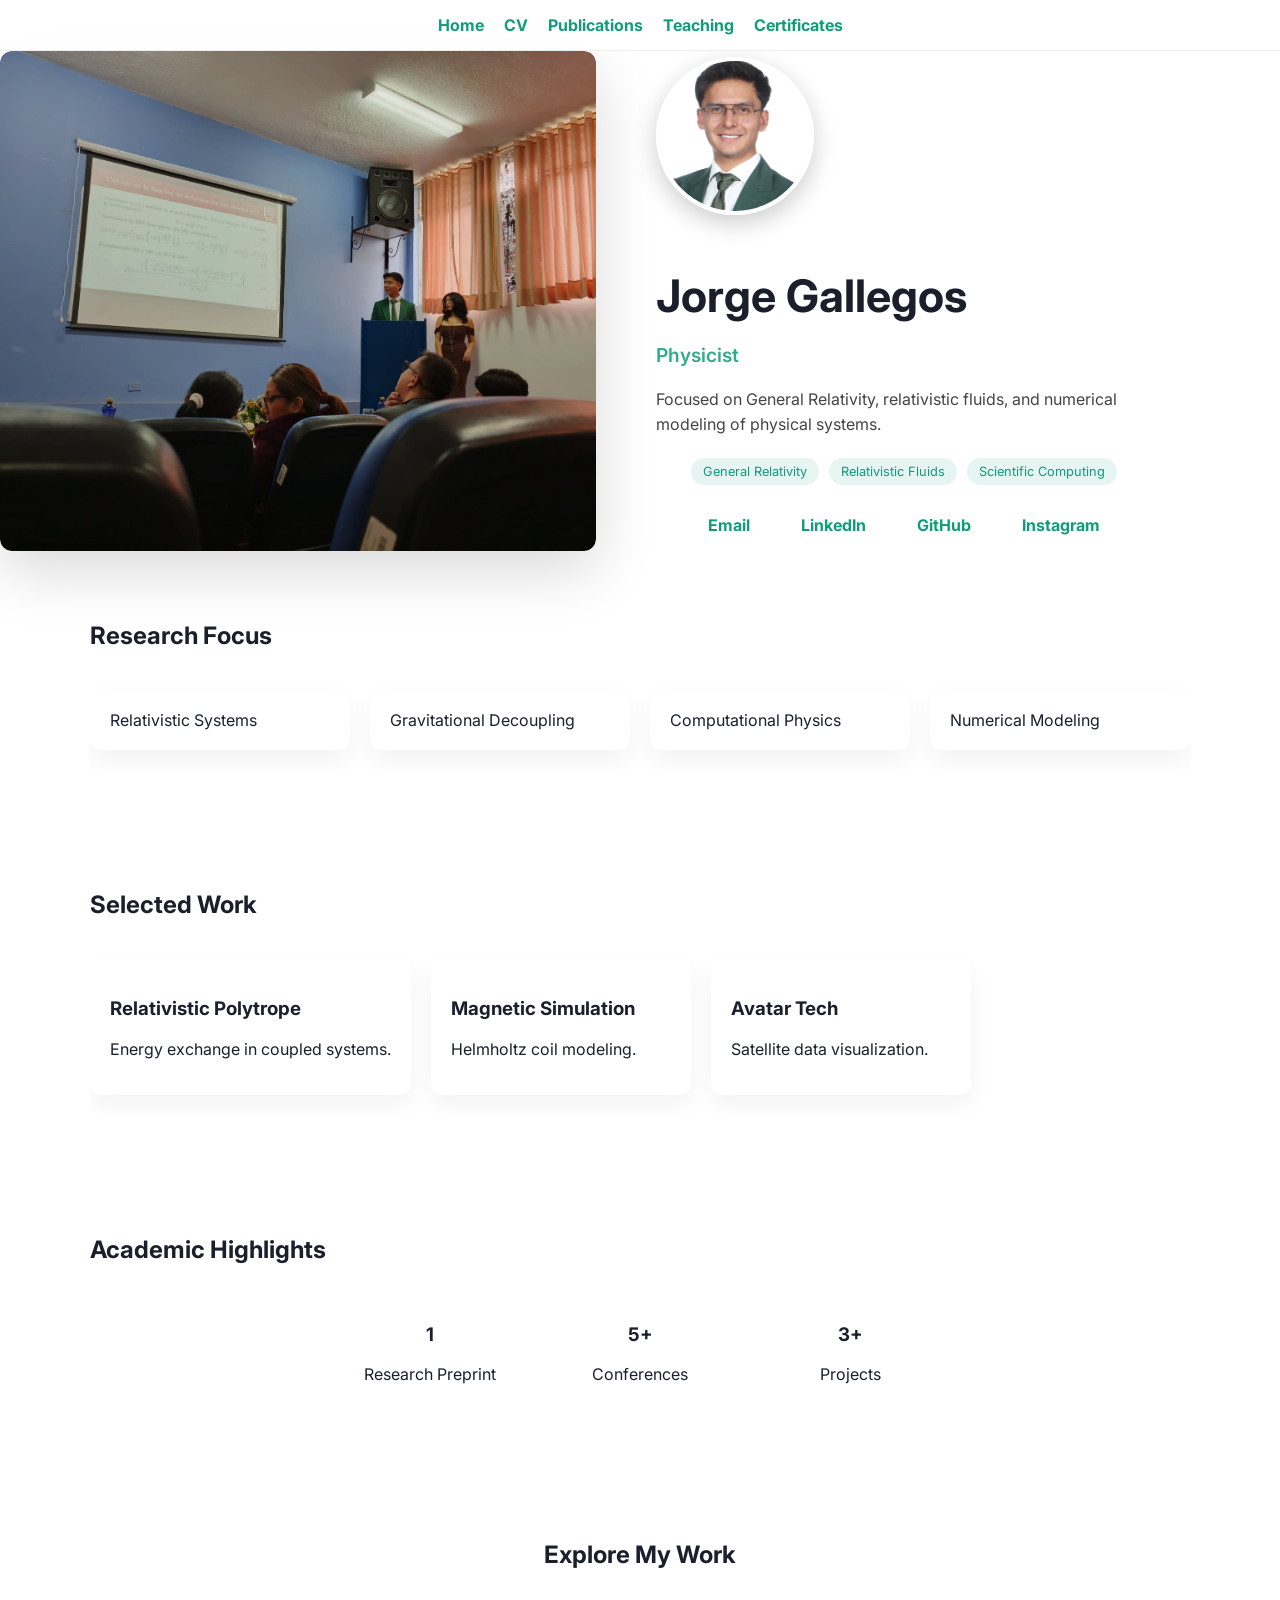
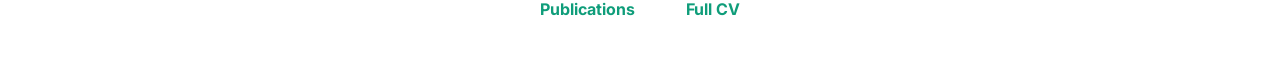
==== index.html @ de245046 "Update hero section: simplify subtitle and enhance social buttons with direct links" ====
<!DOCTYPE html>
<html lang="en">
<head>
<meta charset="UTF-8">
<meta name="viewport" content="width=device-width, initial-scale=1.0">
<title>Jorge Gallegos | Physicist</title>

<link rel="stylesheet" href="style.css">
<link href="https://fonts.googleapis.com/css2?family=Inter:wght@300;400;600&display=swap" rel="stylesheet">
</head>

<body>

<!-- NAV -->
<nav>
<a href="index.html">Home</a>
<a href="cv.html">CV</a>
<a href="publications.html">Publications</a>
<a href="teaching.html">Teaching</a>
<a href="certificates.html">Certificates</a>
</nav>

<!-- HERO LIMPIO -->
<div class="hero-container">

    <!-- LEFT: IMAGE CAROUSEL -->
    <div class="hero-image">

        <img src="images/portada/IMG-20250508-WA0025.jpg" class="slide active">
        <img src="images/portada/IMG-20250522-WA0117.jpg" class="slide">
        <img src="images/portada/IMG-20251015-WA0043.jpg" class="slide">
        <img src="images/portada/IMG-20251017-WA0080.jpg" class="slide">
        <img src="images/portada/IMG20241025115255.jpg" class="slide">
        <img src="images/portada/IMG-20260425-WA0057.jpg" class="slide">
        <img src="images/portada/IMG20241023152222.jpg" class="slide">
        <img src="images/portada/IMG20241025115255.jpg" class="slide">
        <img src="images/portada/Video - Google Fotos - Google Chrome 27_04_2026 22_29_37" class="slide">

    </div>

    <!-- RIGHT: INFO -->
    <div class="hero-info">
        <img src="images/C_9999.jpg" class="profile-pic">

        <h1>Jorge Gallegos</h1>

        <p class="subtitle">
        Physicist
        </p>

        <p class="hero-description">
        Focused on General Relativity, relativistic fluids, and numerical modeling of physical systems.
        </p>

        <div class="hero-badges">
            <span>General Relativity</span>
            <span>Relativistic Fluids</span>
            <span>Scientific Computing</span>
        </div>

        <div class="social-buttons">
            <a class="button" href="mailto:gallegosjf2002@gmail.com">Email</a>
            <a class="button" href="https://www.linkedin.com/in/jorge-gallegos-4514b1245/" target="_blank">LinkedIn</a>
            <a class="button" href="https://github.com/gallegosjf2002" target="_blank">GitHub</a>
            <a class="button ghost" href="https://www.instagram.com/___j.gallegos___?igsh=MTJodHNqYjBzcDQ3dA==" target="_blank">Instagram</a>
        </div>
    </div>

</div>

<!-- RESEARCH STRIP (horizontal + animado) -->
<section>

<h2>Research Focus</h2>

<div class="horizontal-scroll">

<div class="mini-card left">Relativistic Systems</div>
<div class="mini-card">Gravitational Decoupling</div>
<div class="mini-card left">Computational Physics</div>
<div class="mini-card">Numerical Modeling</div>

</div>

</section>

<!-- WORK STRIP -->
<section>
<h2>Selected Work</h2>

<div class="horizontal-scroll">

<div class="mini-card right">
<h3>Relativistic Polytrope</h3>
<p>Energy exchange in coupled systems.</p>
</div>

<div class="mini-card left">
<h3>Magnetic Simulation</h3>
<p>Helmholtz coil modeling.</p>
</div>

<div class="mini-card right">
<h3>Avatar Tech</h3>
<p>Satellite data visualization.</p>
</div>

</div>
</section>

<!-- METRICS -->
<section>
<h2>Academic Highlights</h2>

<div class="metrics">

<div class="metric-card fade">
<h3>1</h3>
<p>Research Preprint</p>
</div>

<div class="metric-card fade">
<h3>5+</h3>
<p>Conferences</p>
</div>

<div class="metric-card fade">
<h3>3+</h3>
<p>Projects</p>
</div>

</div>
</section>

<!-- CTA -->
<section class="cta">
<h2>Explore My Work</h2>

<div class="social-buttons">
<a class="button" href="publications.html">Publications</a>
<a class="button" href="cv.html">Full CV</a>
</div>
</section>

<!-- SCRIPT -->
<script>
document.addEventListener("DOMContentLoaded", () => {

    const elements = document.querySelectorAll('.left, .right, .fade');

    const observer = new IntersectionObserver(entries => {
        entries.forEach(entry => {
            if(entry.isIntersecting){
                entry.target.classList.add("show");
            }
        });
    });

    elements.forEach(el => observer.observe(el));
});
</script>

<script>
const cards = document.querySelectorAll(".mini-card");

const observer = new IntersectionObserver(entries => {
    entries.forEach(entry => {
        if(entry.isIntersecting){
            entry.target.classList.add("show");
        }
    });
});

cards.forEach(c => observer.observe(c));
</script>

<script>
const slides = document.querySelectorAll(".slide");
let current = 0;

function changeSlide(){
    slides[current].classList.remove("active");

    current = (current + 1) % slides.length;

    slides[current].classList.add("active");
}

// cambia cada 4 segundos
setInterval(changeSlide, 4000);
</script>

</body>
</html>
---- style.css ----
/* ===== BASE ===== */
html {
    scroll-behavior: smooth;
}

body{
    font-family: 'Inter', 'Segoe UI', sans-serif;
    margin: 0;
    background: white;
    color: #1a1f2b;
}

/* ===== NAVBAR ===== */
nav{
    display:flex;
    justify-content:center;
    gap:20px;
    padding:15px;
    border-bottom:1px solid #eee;
    position: sticky;
    top: 0;
    background: rgba(255,255,255,0.8);
    backdrop-filter: blur(10px);
    z-index: 1000;
}

nav a{
    color:#0f9d7a;
    text-decoration:none;
    font-weight:bold;
    position: relative;
    transition: 0.3s;
}

nav a::after{
    content:"";
    position:absolute;
    left:0;
    bottom:-3px;
    width:0%;
    height:2px;
    background:#0f9d7a;
    transition:0.3s;
}

nav a:hover::after{
    width:100%;
}

/* ===== SECTIONS ===== */
section{
    max-width:1100px;
    margin:auto;
    padding:50px 20px;
}

/* ===== ANIMATIONS ===== */
@keyframes fadeUp {
    from { opacity: 0; transform: translateY(40px); }
    to { opacity: 1; transform: translateY(0); }
}

/* ===================================== */
/* 🔥 HERO GLOBAL */
/* ===================================== */

.hero {
    position: relative;
    height: 90vh;
    display: flex;
    align-items: center;
    justify-content: center;
    overflow: hidden;
}

/* ===== SLIDER (ACTIVO) ===== */
.hero-slider {
    position: absolute;
    width: 100%;
    height: 100%;
    z-index: 0;
}

.hero-slider img {
    position: absolute;
    width: 100%;
    height: 100%;
    object-fit: cover;
    opacity: 0;
    animation: slideShow 18s infinite;
}

/* delays */
.hero-slider img:nth-child(1){ animation-delay: 0s; }
.hero-slider img:nth-child(2){ animation-delay: 6s; }
.hero-slider img:nth-child(3){ animation-delay: 12s; }

@keyframes slideShow {
    0% { opacity: 0; transform: scale(1.05); }
    10% { opacity: 1; }
    30% { opacity: 1; transform: scale(1); }
    40% { opacity: 0; }
    100% { opacity: 0; }
}

/* ===== MOSAIC (OPCIONAL, NO INTERFIERE) ===== */
.hero-bg {
    display: none; /* 🔥 evita conflicto con slider */
}

/* ===== OVERLAY PROFESIONAL ===== */
.hero-overlay {
    position: absolute;
    width: 100%;
    height: 100%;
    background: linear-gradient(
        rgba(255,255,255,0.88),
        rgba(255,255,255,0.96)
    );
    z-index: 1;
}

/* ===== CONTENT ===== */
.hero-content {
    position: relative;
    z-index: 2;
    text-align: center;
    max-width: 700px;
    animation: fadeUp 1s ease;
}

/* ===== TEXTOS ===== */
.hero h1 {
    margin: 10px 0;
    font-size: 2.6em;
}

.subtitle {
    font-size: 1.2em;
    opacity: 0.85;
    margin-bottom: 20px;
}

.hero-description {
    line-height: 1.6;
    color: #444;
}

/* ===== BADGES ===== */
.hero-badges {
    margin: 20px 0;
    display: flex;
    justify-content: center;
    gap: 10px;
    flex-wrap: wrap;
}

.hero-badges span {
    background: rgba(15,157,122,0.1);
    color: #0f9d7a;
    padding: 6px 12px;
    border-radius: 20px;
    font-size: 0.85em;
}

/* ===== PROFILE ===== */
.profile-pic {
    width: 150px;
    height: 150px;
    border-radius: 50%;
    object-fit: cover;
    border: 4px solid white;
    box-shadow: 0 8px 25px rgba(0,0,0,0.2);
    margin-bottom: 20px;
    transition: 0.4s;
}

.profile-pic:hover {
    transform: scale(1.05);
}

/* ===== BUTTONS ===== */
.social-buttons {
    display: flex;
    justify-content: center;
    gap: 15px;
    flex-wrap: wrap;
}

.button {
    padding: 10px 18px;
    background: white;
    color: #0f9d7a;
    border-radius: 25px;
    text-decoration: none;
    font-weight: bold;
    position: relative;
    overflow: hidden;
    transition: 0.3s;
}

.button:hover {
    transform: translateY(-3px);
    background: #e6f7f2;
}

/* ===== HORIZONTAL CARDS ===== */
.horizontal-scroll {
    display: flex;
    gap: 20px;
    overflow-x: auto;
    padding: 10px 0;
}

/* mini cards */
.mini-card {
    min-width: 260px;
    background: white;
    padding: 20px;
    border-radius: 12px;
    box-shadow: 0 5px 20px rgba(0,0,0,0.05);

    opacity: 0;
    transform: translateX(50px);
    transition: 0.6s;
}

.mini-card.left {
    transform: translateX(-50px);
}

.mini-card.show {
    opacity: 1;
    transform: translateX(0);
}

/* ===== METRICS ===== */
.metrics {
    display: flex;
    justify-content: center;
    gap: 20px;
    flex-wrap: wrap;
}

.metric-card {
    background: white;
    padding: 20px;
    border-radius: 10px;
    text-align: center;
    width: 150px;

    opacity: 0;
    transform: translateY(40px);
    transition: 0.6s;
}

.metric-card.show {
    opacity: 1;
    transform: translateY(0);
}

/* ===== CTA ===== */
.cta {
    text-align: center;
}

/* ===== SCROLL BAR CLEAN ===== */
.horizontal-scroll::-webkit-scrollbar {
    height: 6px;
}
.horizontal-scroll::-webkit-scrollbar-thumb {
    background: #ddd;
    border-radius: 10px;
}

/* ===== HERO PRO LAYOUT ===== */
.hero-pro {
    height: 90vh;
    display: flex;
    align-items: center;
    justify-content: center;
    background: #f9fafb;
}

/* container */
.hero-container {
    width: 90%;
    max-width: 1200px;

    display: grid;
    grid-template-columns: 1.2fr 1fr;
    gap: 60px;
    align-items: center;
}

/* LEFT IMAGE */
.hero-image img {
    width: 100%;
    height: 500px;
    object-fit: cover;

    border-radius: 12px;
    box-shadow: 0 20px 60px rgba(0,0,0,0.15);
}

/* RIGHT INFO */
.hero-info {
    text-align: left;
}

/* nombre */
.hero-info h1 {
    font-size: 2.8rem;
    margin-bottom: 10px;
}

/* subtitle */
.subtitle {
    color: #0f9d7a;
    font-weight: 600;
}

/* description */
.hero-description {
    margin-top: 10px;
    line-height: 1.6;
    color: #444;
}

/* badges */
.hero-badges {
    margin: 20px 0;
    display: flex;
    gap: 10px;
    flex-wrap: wrap;
}

.hero-badges span {
    background: rgba(15,157,122,0.1);
    color: #0f9d7a;
    padding: 6px 12px;
    border-radius: 20px;
    font-size: 0.8rem;
}

.horizontal-scroll {
    display: flex;
    gap: 20px;
    overflow-x: auto;
    padding: 20px 0;
}

/* tarjetas pequeñas */
.mini-card {
    min-width: 220px;
    background: white;
    padding: 20px;
    border-radius: 10px;
    box-shadow: 0 10px 25px rgba(0,0,0,0.05);

    opacity: 0;
    transform: translateX(50px);
    transition: 0.6s;
}

.mini-card.left {
    transform: translateX(-50px);
}

.mini-card.show {
    opacity: 1;
    transform: translateX(0);
}

/* carrusl */

/* CONTENEDOR */
.hero-image {
    position: relative;
    width: 100%;
    height: 500px;
    overflow: hidden;
    border-radius: 12px;
    box-shadow: 0 20px 60px rgba(0,0,0,0.15);
}

/* IMÁGENES */
.hero-image .slide {
    position: absolute;
    width: 100%;
    height: 100%;
    object-fit: cover;

    opacity: 0;
    transition: opacity 1s ease, transform 6s ease;

    transform: scale(1.05);
}

/* ACTIVA */
.hero-image .slide.active {
    opacity: 1;
    transform: scale(1);
}

.hero-image::after {
    content:"";
    position:absolute;
    width:100%;
    height:100%;
    background: rgba(0,0,0,0.1);
}
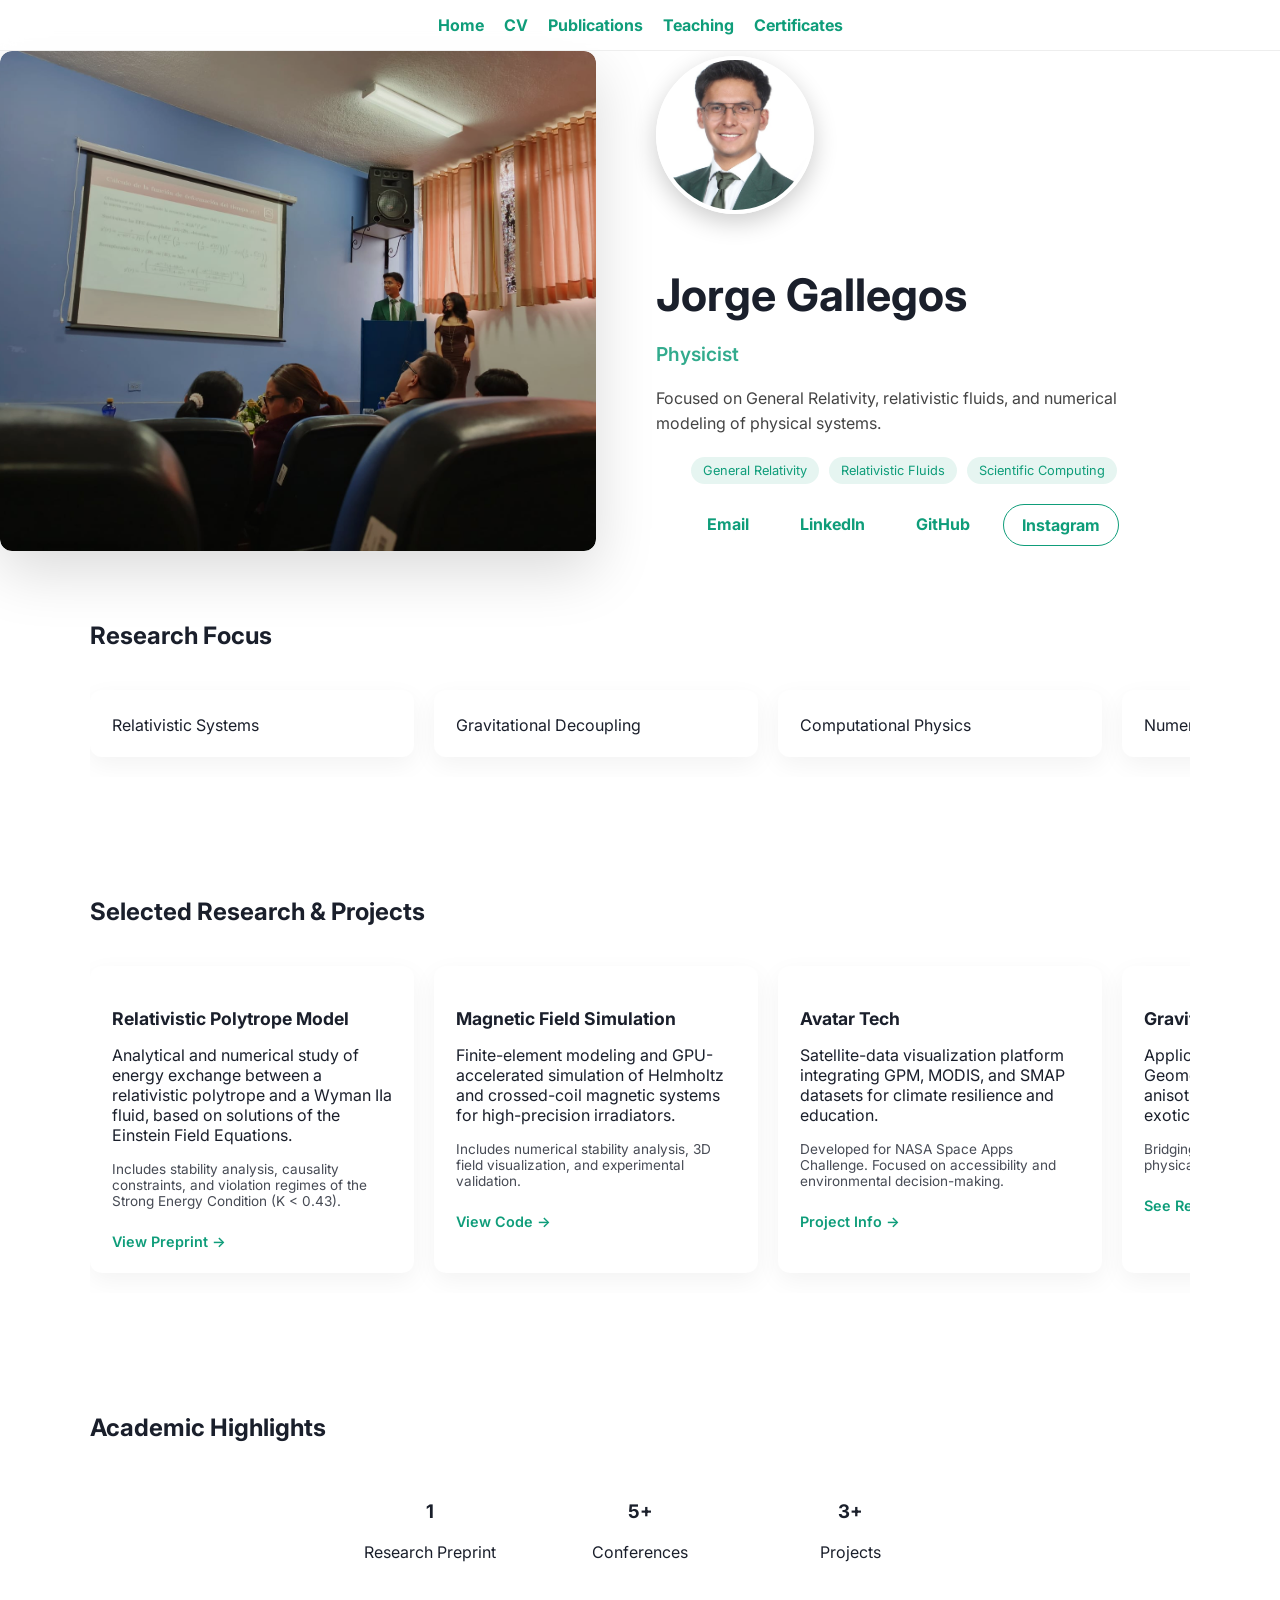
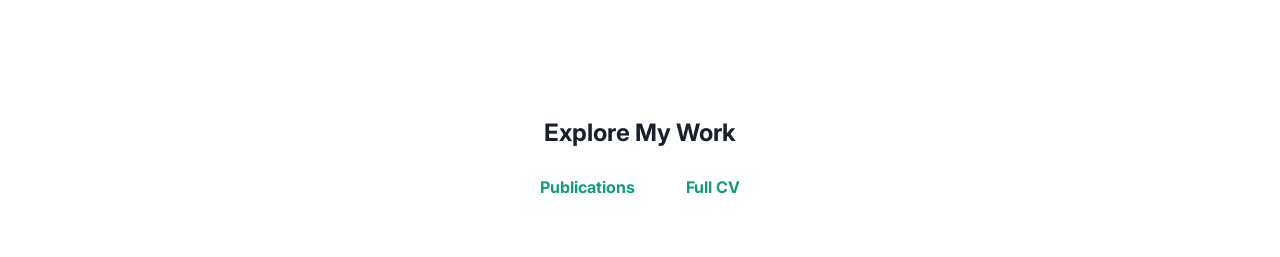
==== commit 1e6af262: "Update work section: enhance project descriptions and add new research entries; style mini cards for" ====
--- a/index.html
+++ b/index.html
@@ -85,24 +85,78 @@
 </section>
 
 <!-- WORK STRIP -->
+<!-- WORK STRIP -->
 <section>
-<h2>Selected Work</h2>
+<h2>Selected Research & Projects</h2>
 
 <div class="horizontal-scroll">
 
+<!-- PROJECT 1 -->
 <div class="mini-card right">
-<h3>Relativistic Polytrope</h3>
-<p>Energy exchange in coupled systems.</p>
-</div>
-
+<h3>Relativistic Polytrope Model</h3>
+
+<p>
+Analytical and numerical study of energy exchange between a relativistic polytrope and a Wyman IIa fluid, based on solutions of the Einstein Field Equations.
+</p>
+
+<p style="font-size:0.85em; opacity:0.8;">
+Includes stability analysis, causality constraints, and violation regimes of the Strong Energy Condition (K &lt; 0.43).
+</p>
+
+<a href="https://www.researchsquare.com/" target="_blank" class="mini-link">
+View Preprint →
+</a>
+</div>
+
+<!-- PROJECT 2 -->
 <div class="mini-card left">
-<h3>Magnetic Simulation</h3>
-<p>Helmholtz coil modeling.</p>
-</div>
-
+<h3>Magnetic Field Simulation</h3>
+
+<p>
+Finite-element modeling and GPU-accelerated simulation of Helmholtz and crossed-coil magnetic systems for high-precision irradiators.
+</p>
+
+<p style="font-size:0.85em; opacity:0.8;">
+Includes numerical stability analysis, 3D field visualization, and experimental validation.
+</p>
+
+<a href="https://github.com/gallegosjf2002" target="_blank" class="mini-link">
+View Code →
+</a>
+</div>
+
+<!-- PROJECT 3 -->
 <div class="mini-card right">
 <h3>Avatar Tech</h3>
-<p>Satellite data visualization.</p>
+
+<p>
+Satellite-data visualization platform integrating GPM, MODIS, and SMAP datasets for climate resilience and education.
+</p>
+
+<p style="font-size:0.85em; opacity:0.8;">
+Developed for NASA Space Apps Challenge. Focused on accessibility and environmental decision-making.
+</p>
+
+<a href="https://www.spaceappschallenge.org/" target="_blank" class="mini-link">
+Project Info →
+</a>
+</div>
+
+<!-- PROJECT 4 (NUEVO - suma peso académico) -->
+<div class="mini-card left">
+<h3>Gravitational Decoupling (MGD)</h3>
+
+<p>
+Application of Extended Minimal Geometric Deformation to anisotropic compact objects and exotic matter distributions.
+</p>
+
+<p style="font-size:0.85em; opacity:0.8;">
+Bridging analytical GR solutions with physically viable stellar models.
+</p>
+
+<a href="publications.html" class="mini-link">
+See Research →
+</a>
 </div>
 
 </div>
--- a/style.css
+++ b/style.css
@@ -409,4 +409,70 @@
     width:100%;
     height:100%;
     background: rgba(0,0,0,0.1);
+}
+
+/* ===== MINI CARDS PRO ===== */
+.mini-card {
+    min-width: 280px;
+    max-width: 300px;
+    background: white;
+    padding: 22px;
+    border-radius: 12px;
+
+    box-shadow: 0 8px 25px rgba(0,0,0,0.05);
+    border-top: 3px solid transparent;
+
+    opacity: 0;
+    transform: translateX(60px);
+    transition: all 0.6s ease;
+}
+
+/* alternancia izquierda/derecha */
+.mini-card.left {
+    transform: translateX(-60px);
+}
+
+/* animación visible */
+.mini-card.show {
+    opacity: 1;
+    transform: translateX(0);
+}
+
+/* hover tipo research site */
+.mini-card:hover {
+    transform: translateY(-8px);
+    box-shadow: 0 20px 50px rgba(0,0,0,0.12);
+    border-top: 3px solid #0f9d7a;
+}
+
+/* títulos */
+.mini-card h3 {
+    margin-bottom: 10px;
+    font-size: 1.1em;
+}
+
+/* link estilo paper */
+.mini-link {
+    display: inline-block;
+    margin-top: 10px;
+    font-size: 0.9em;
+    font-weight: 600;
+    color: #0f9d7a;
+    text-decoration: none;
+    transition: 0.3s;
+}
+
+.mini-link:hover {
+    opacity: 0.7;
+}
+
+.button.ghost {
+    background: transparent;
+    border: 1px solid #0f9d7a;
+    color: #0f9d7a;
+}
+
+.button.ghost:hover {
+    background: #0f9d7a;
+    color: white;
 }
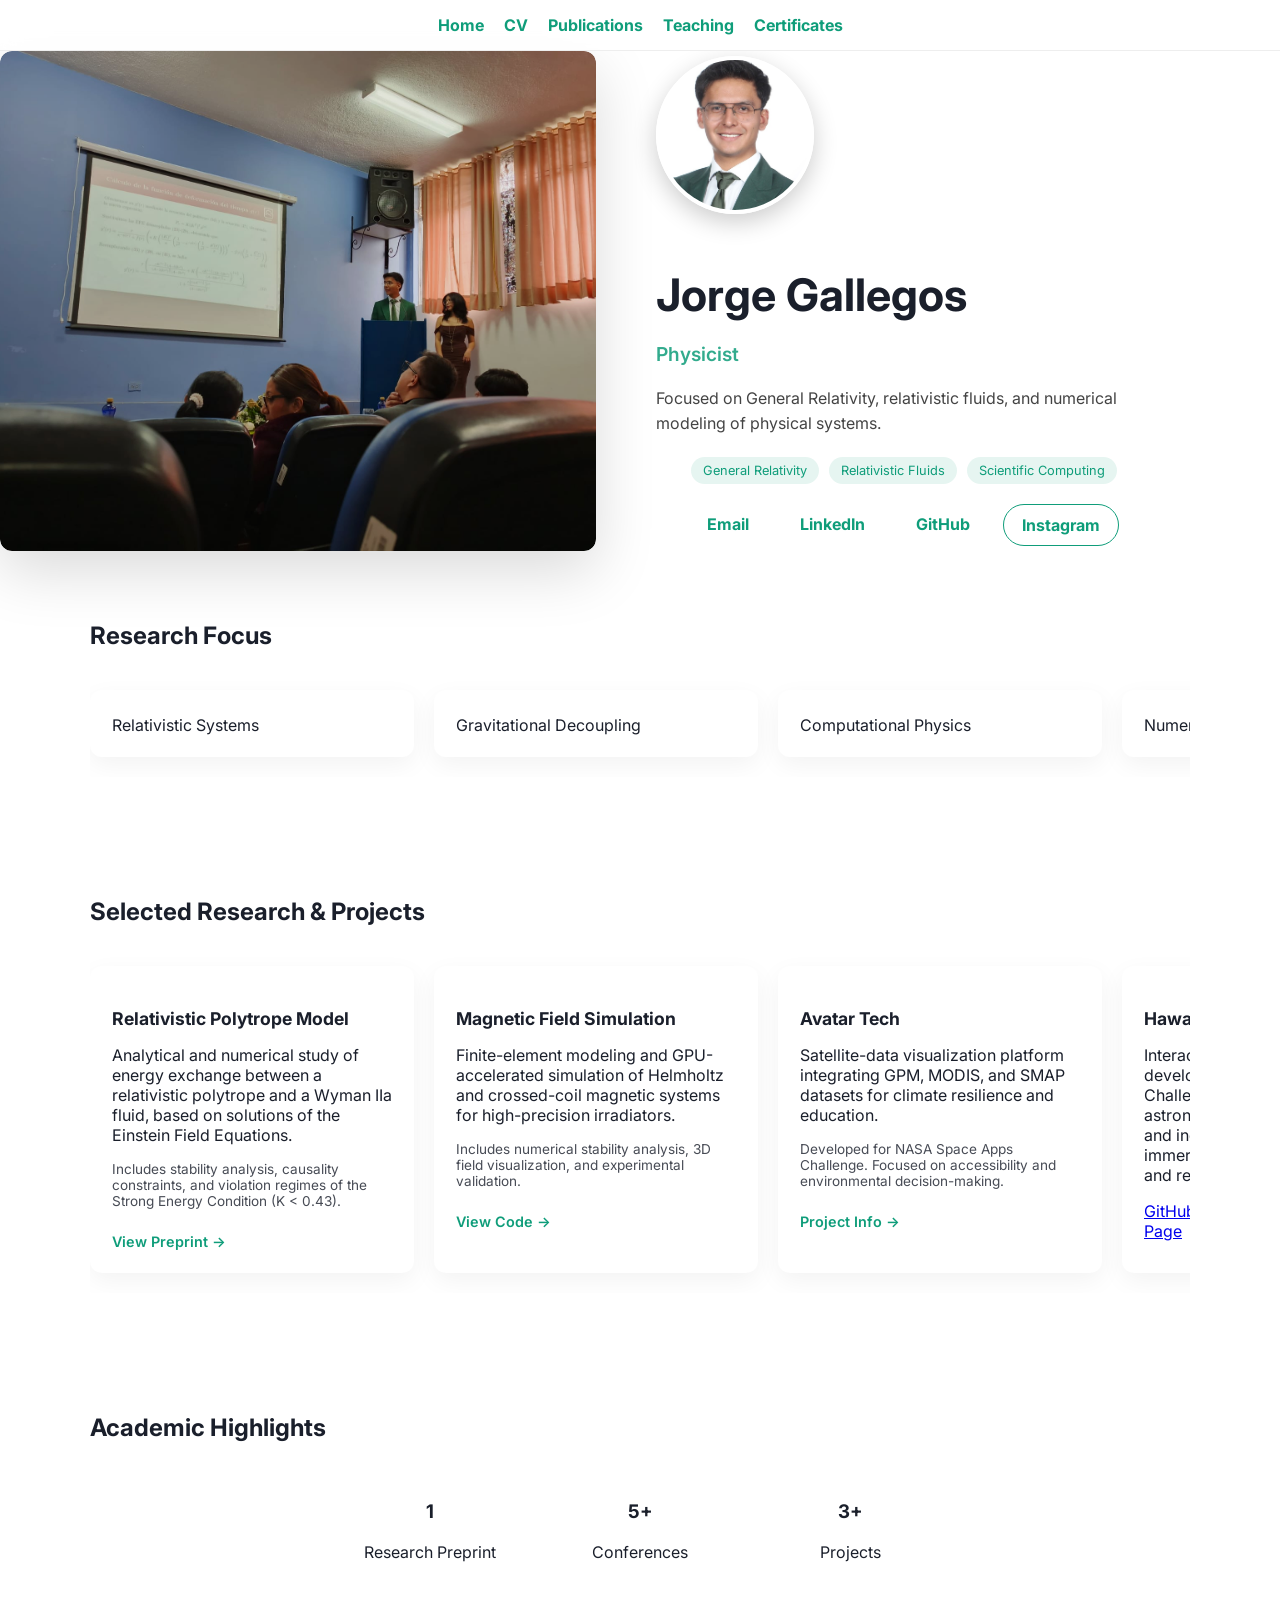
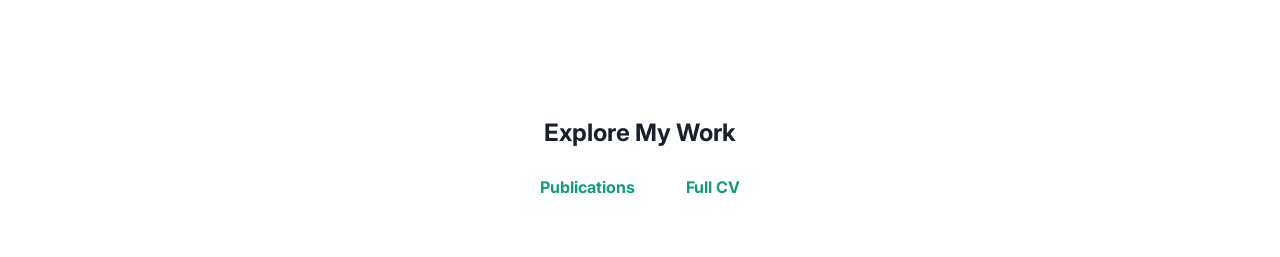
==== commit f942090d: "Update project details: replace Gravitational Decoupling with Hawa Pachata – Exoplanetarium; add int" ====
--- a/index.html
+++ b/index.html
@@ -120,7 +120,7 @@
 Includes numerical stability analysis, 3D field visualization, and experimental validation.
 </p>
 
-<a href="https://github.com/gallegosjf2002" target="_blank" class="mini-link">
+<a href="https://github.com/gallegosjf2002/Sistemas-de-Bobinas" target="_blank" class="mini-link">
 View Code →
 </a>
 </div>
@@ -142,21 +142,22 @@
 </a>
 </div>
 
-<!-- PROJECT 4 (NUEVO - suma peso académico) -->
 <div class="mini-card left">
-<h3>Gravitational Decoupling (MGD)</h3>
-
-<p>
-Application of Extended Minimal Geometric Deformation to anisotropic compact objects and exotic matter distributions.
-</p>
-
-<p style="font-size:0.85em; opacity:0.8;">
-Bridging analytical GR solutions with physically viable stellar models.
-</p>
-
-<a href="publications.html" class="mini-link">
-See Research →
-</a>
+<h3>Hawa Pachata – Exoplanetarium</h3>
+<p>
+Interactive 3D exoplanetarium developed for the 
+NASA Space Apps Challenge 2024. 
+
+Designed to bring astronomy education to underserved and indigenous communities 
+through immersive virtual environments, VR, and real NASA data.
+</p>
+
+<div class="project-links">
+<a href="https://github.com/gallegosjf2002/Nasa-Space-Apps-2024" target="_blank">GitHub</a>
+<a href="https://exoplanetas-3d-j17bl1w.gamma.site/" target="_blank">Live Demo</a>
+<a href="https://drive.google.com/drive/folders/13OHEOp3pBygkXjEJHh3L-yf-K2rORhTL" target="_blank">Project Files</a>
+<a href="https://www.spaceappschallenge.org/nasa-space-apps-2024/find-a-team/voyager-reloaded/?tab=project" target="_blank">NASA Page</a>
+</div>
 </div>
 
 </div>
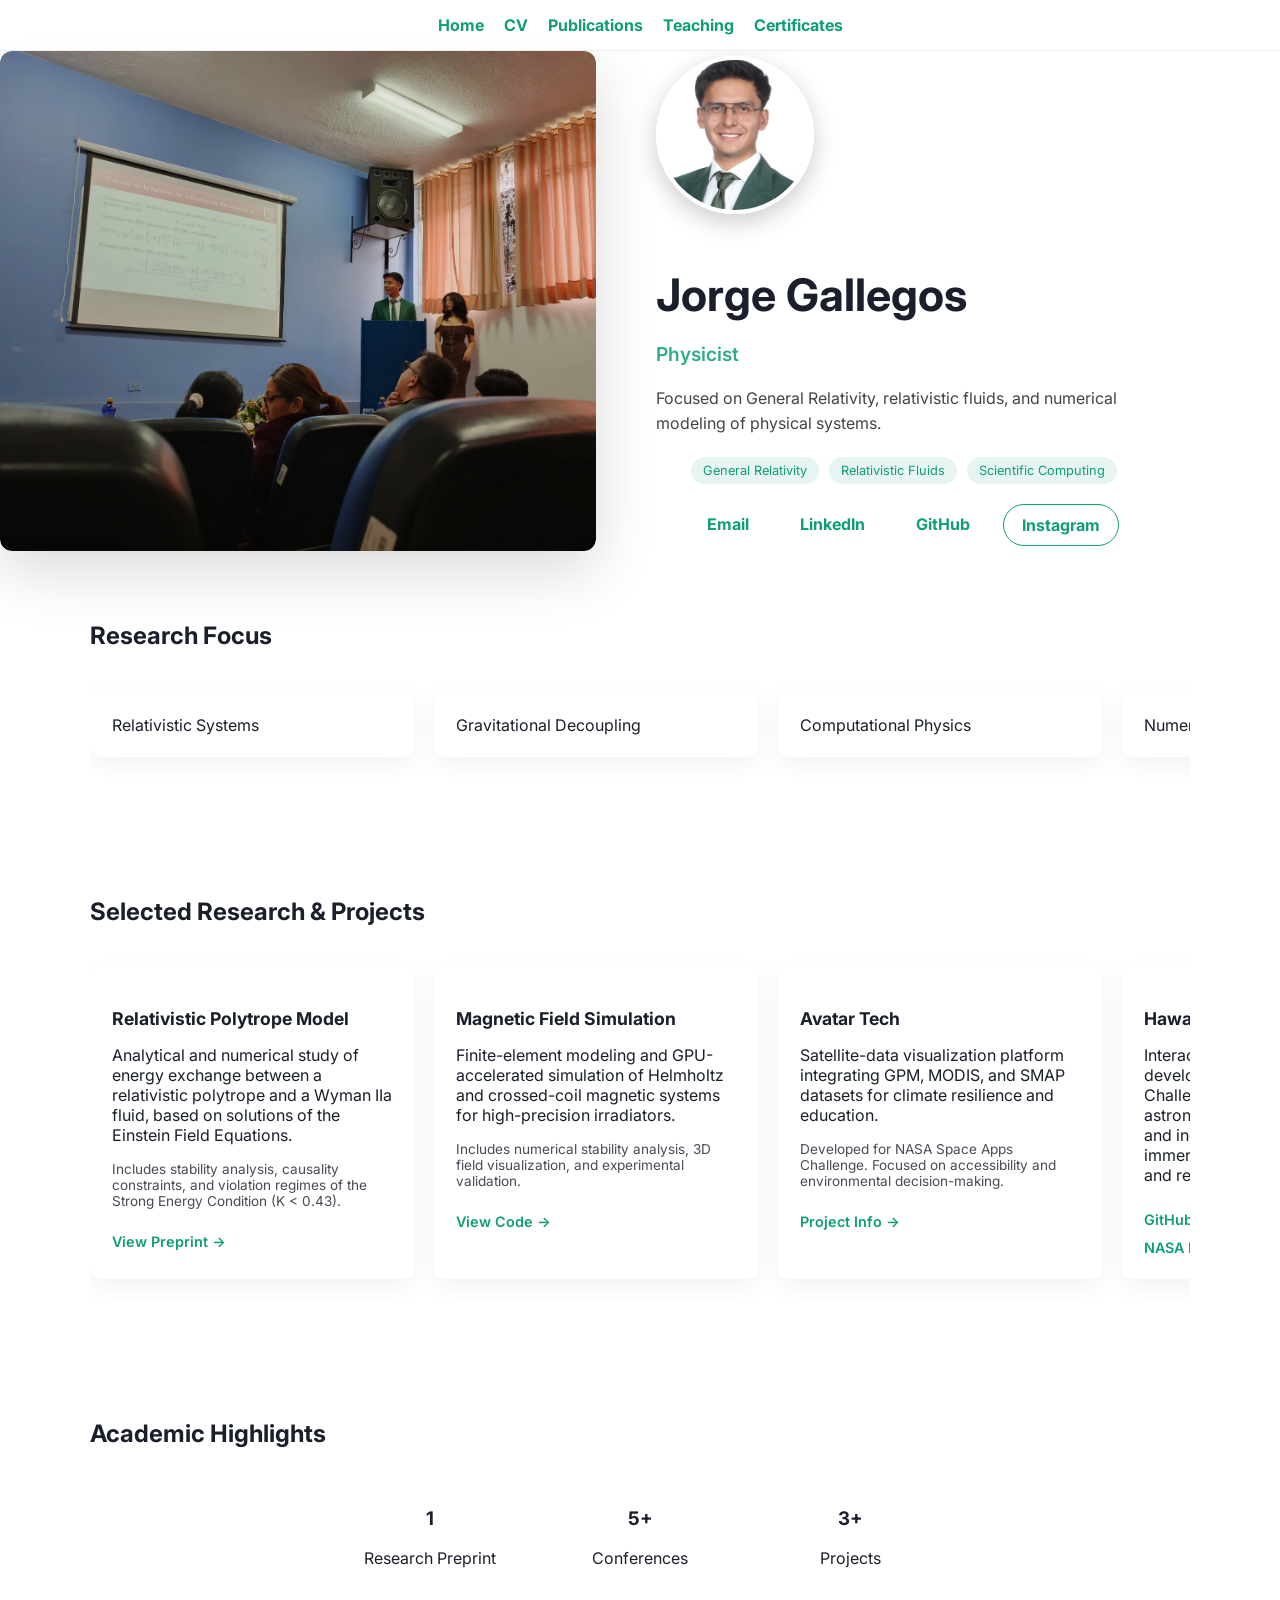
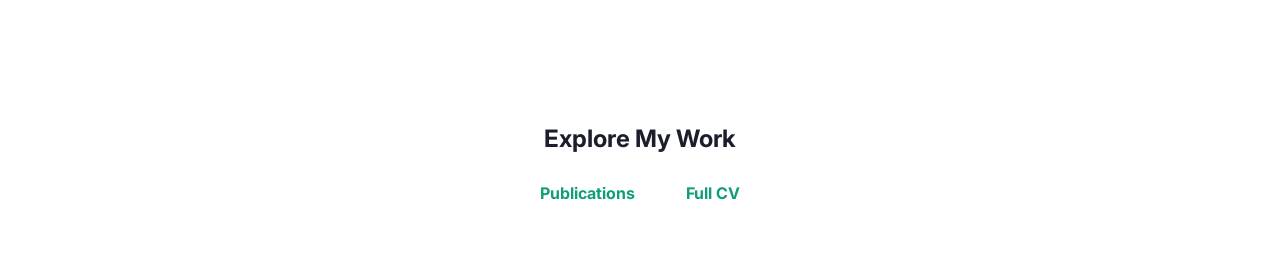
==== commit 13050c2f: "Update project links: add mini-link class for improved styling and consistency Co-authored-by: Copil" ====
--- a/index.html
+++ b/index.html
@@ -153,10 +153,10 @@
 </p>
 
 <div class="project-links">
-<a href="https://github.com/gallegosjf2002/Nasa-Space-Apps-2024" target="_blank">GitHub</a>
-<a href="https://exoplanetas-3d-j17bl1w.gamma.site/" target="_blank">Live Demo</a>
-<a href="https://drive.google.com/drive/folders/13OHEOp3pBygkXjEJHh3L-yf-K2rORhTL" target="_blank">Project Files</a>
-<a href="https://www.spaceappschallenge.org/nasa-space-apps-2024/find-a-team/voyager-reloaded/?tab=project" target="_blank">NASA Page</a>
+<a href="https://github.com/gallegosjf2002/Nasa-Space-Apps-2024" target="_blank" class="mini-link">GitHub</a>
+<a href="https://exoplanetas-3d-j17bl1w.gamma.site/" target="_blank" class="mini-link">Live Demo</a>
+<a href="https://drive.google.com/drive/folders/13OHEOp3pBygkXjEJHh3L-yf-K2rORhTL" target="_blank" class="mini-link">Project Files</a>
+<a href="https://www.spaceappschallenge.org/nasa-space-apps-2024/find-a-team/voyager-reloaded/?tab=project" target="_blank" class="mini-link">NASA Page</a>
 </div>
 </div>
 
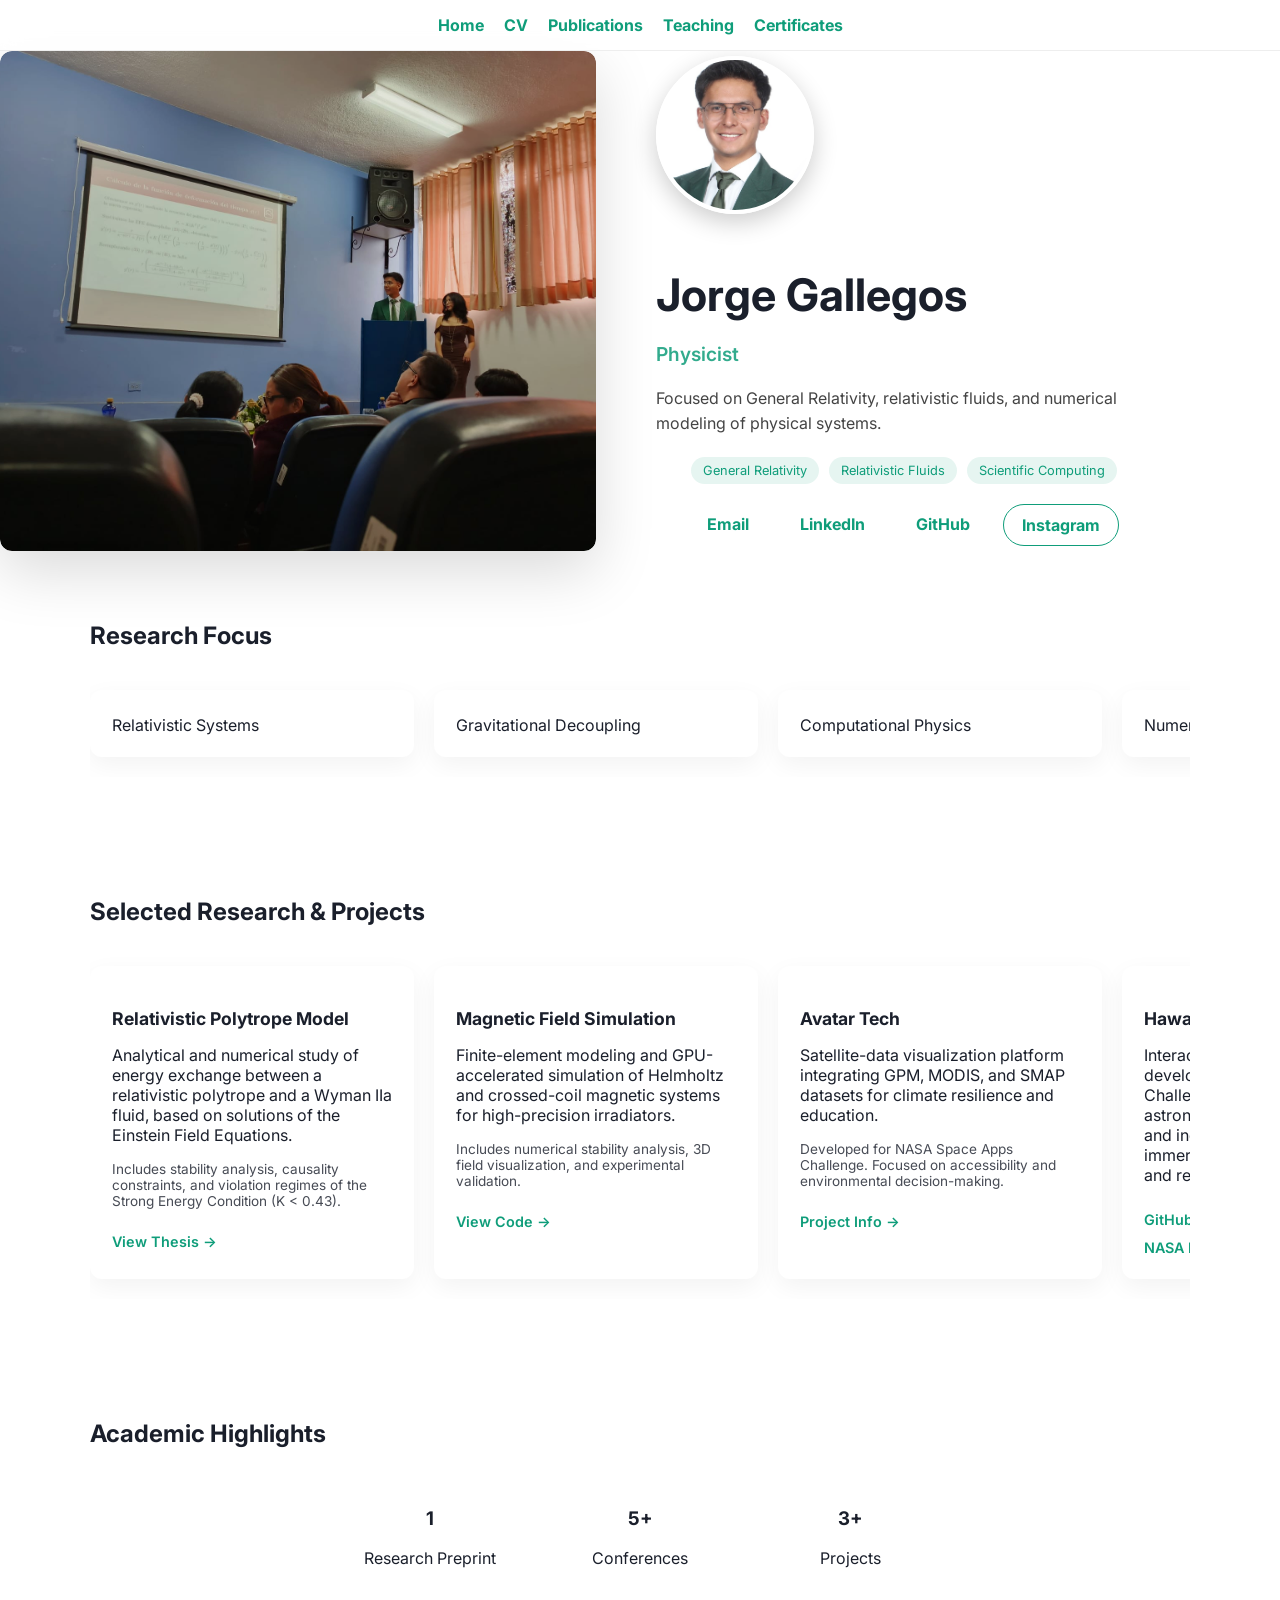
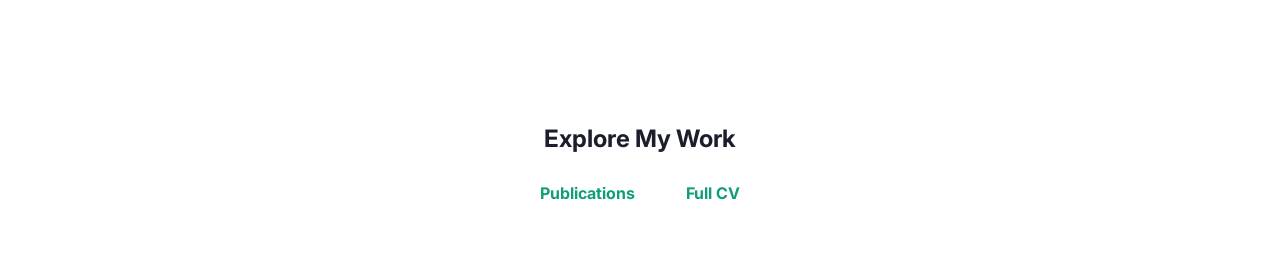
==== commit 056cc15a: "Update project details: replace preprint link with thesis link for improved accessibility" ====
--- a/index.html
+++ b/index.html
@@ -103,8 +103,8 @@
 Includes stability analysis, causality constraints, and violation regimes of the Strong Energy Condition (K &lt; 0.43).
 </p>
 
-<a href="https://www.researchsquare.com/" target="_blank" class="mini-link">
-View Preprint →
+<a href="https://dspace.espoch.edu.ec:8080/server/api/core/bitstreams/0e2a29c3-697a-497d-b6f1-a41cdf608681/content" target="_blank" class="mini-link">
+View Thesis →
 </a>
 </div>
 
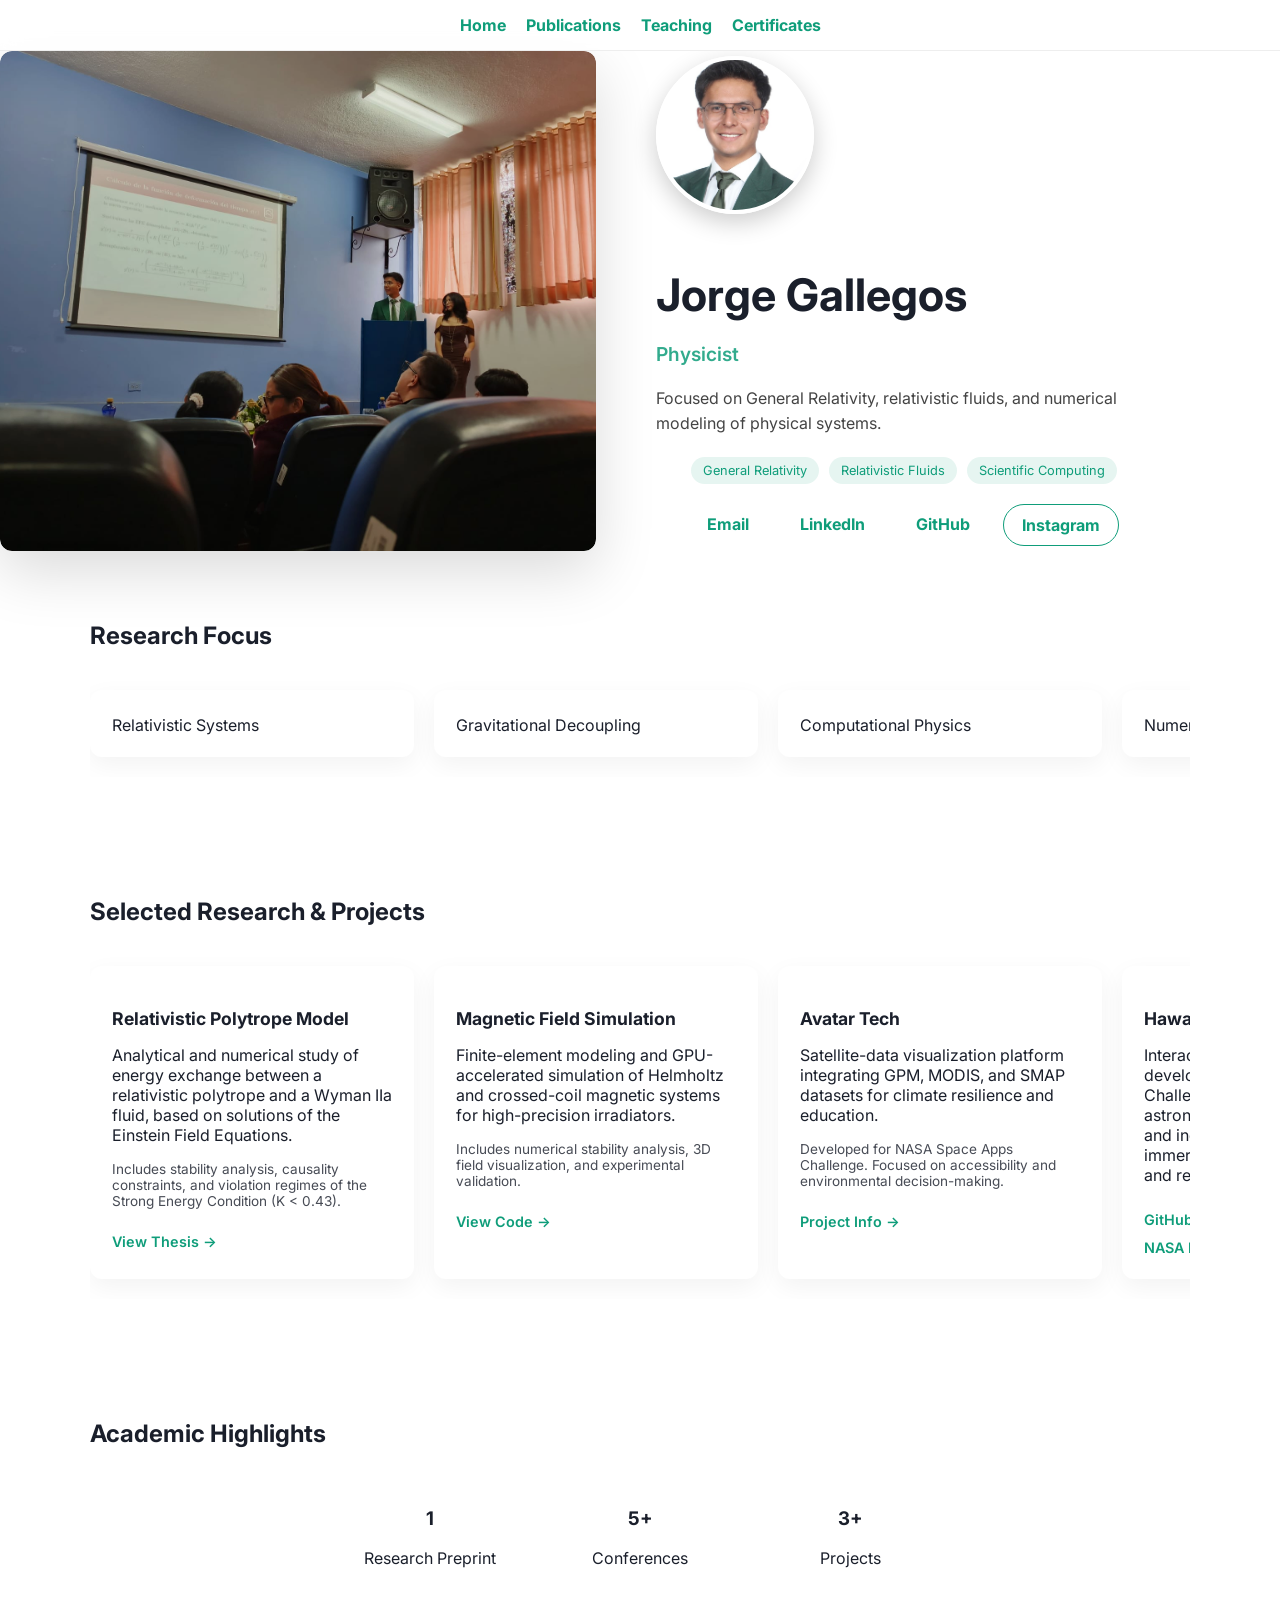
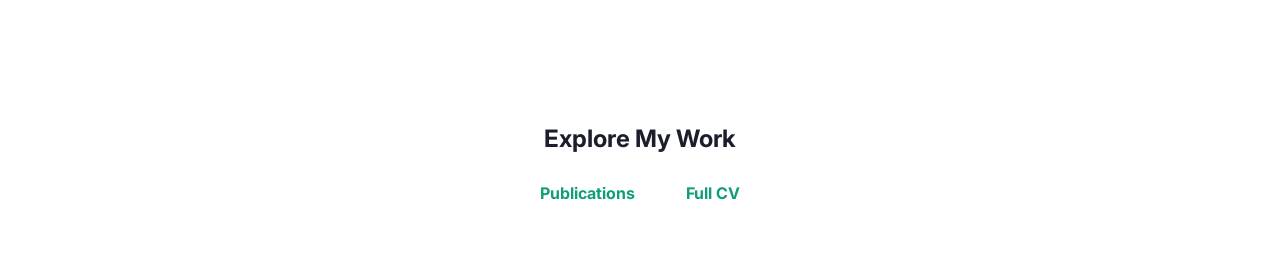
==== commit 06605360: "Update navigation and enhance research section: remove CV link, update titles, and add sub-hero styl" ====
--- a/index.html
+++ b/index.html
@@ -14,7 +14,6 @@
 <!-- NAV -->
 <nav>
 <a href="index.html">Home</a>
-<a href="cv.html">CV</a>
 <a href="publications.html">Publications</a>
 <a href="teaching.html">Teaching</a>
 <a href="certificates.html">Certificates</a>
--- a/style.css
+++ b/style.css
@@ -475,4 +475,50 @@
 .button.ghost:hover {
     background: #0f9d7a;
     color: white;
+}
+
+/* HERO SIMPLE PARA SUBPÁGINAS */
+.sub-hero {
+    padding: 80px 20px 40px;
+    text-align: center;
+}
+
+.sub-hero h1 {
+    font-size: 2.5em;
+    margin-bottom: 15px;
+}
+
+.sub-hero p {
+    max-width: 700px;
+    margin: auto;
+    color: #555;
+    line-height: 1.6;
+}
+
+/* publicación */
+.publication-meta {
+    font-size: 0.85em;
+    color: #777;
+    margin-top: 10px;
+}
+
+/* botones */
+.actions {
+    margin-top: 10px;
+    display: flex;
+    gap: 10px;
+}
+
+.actions button {
+    background: #0f9d7a;
+    color: white;
+    border: none;
+    padding: 6px 12px;
+    border-radius: 6px;
+    cursor: pointer;
+}
+
+.actions a {
+    font-size: 0.85em;
+    color: #0f9d7a;
 }
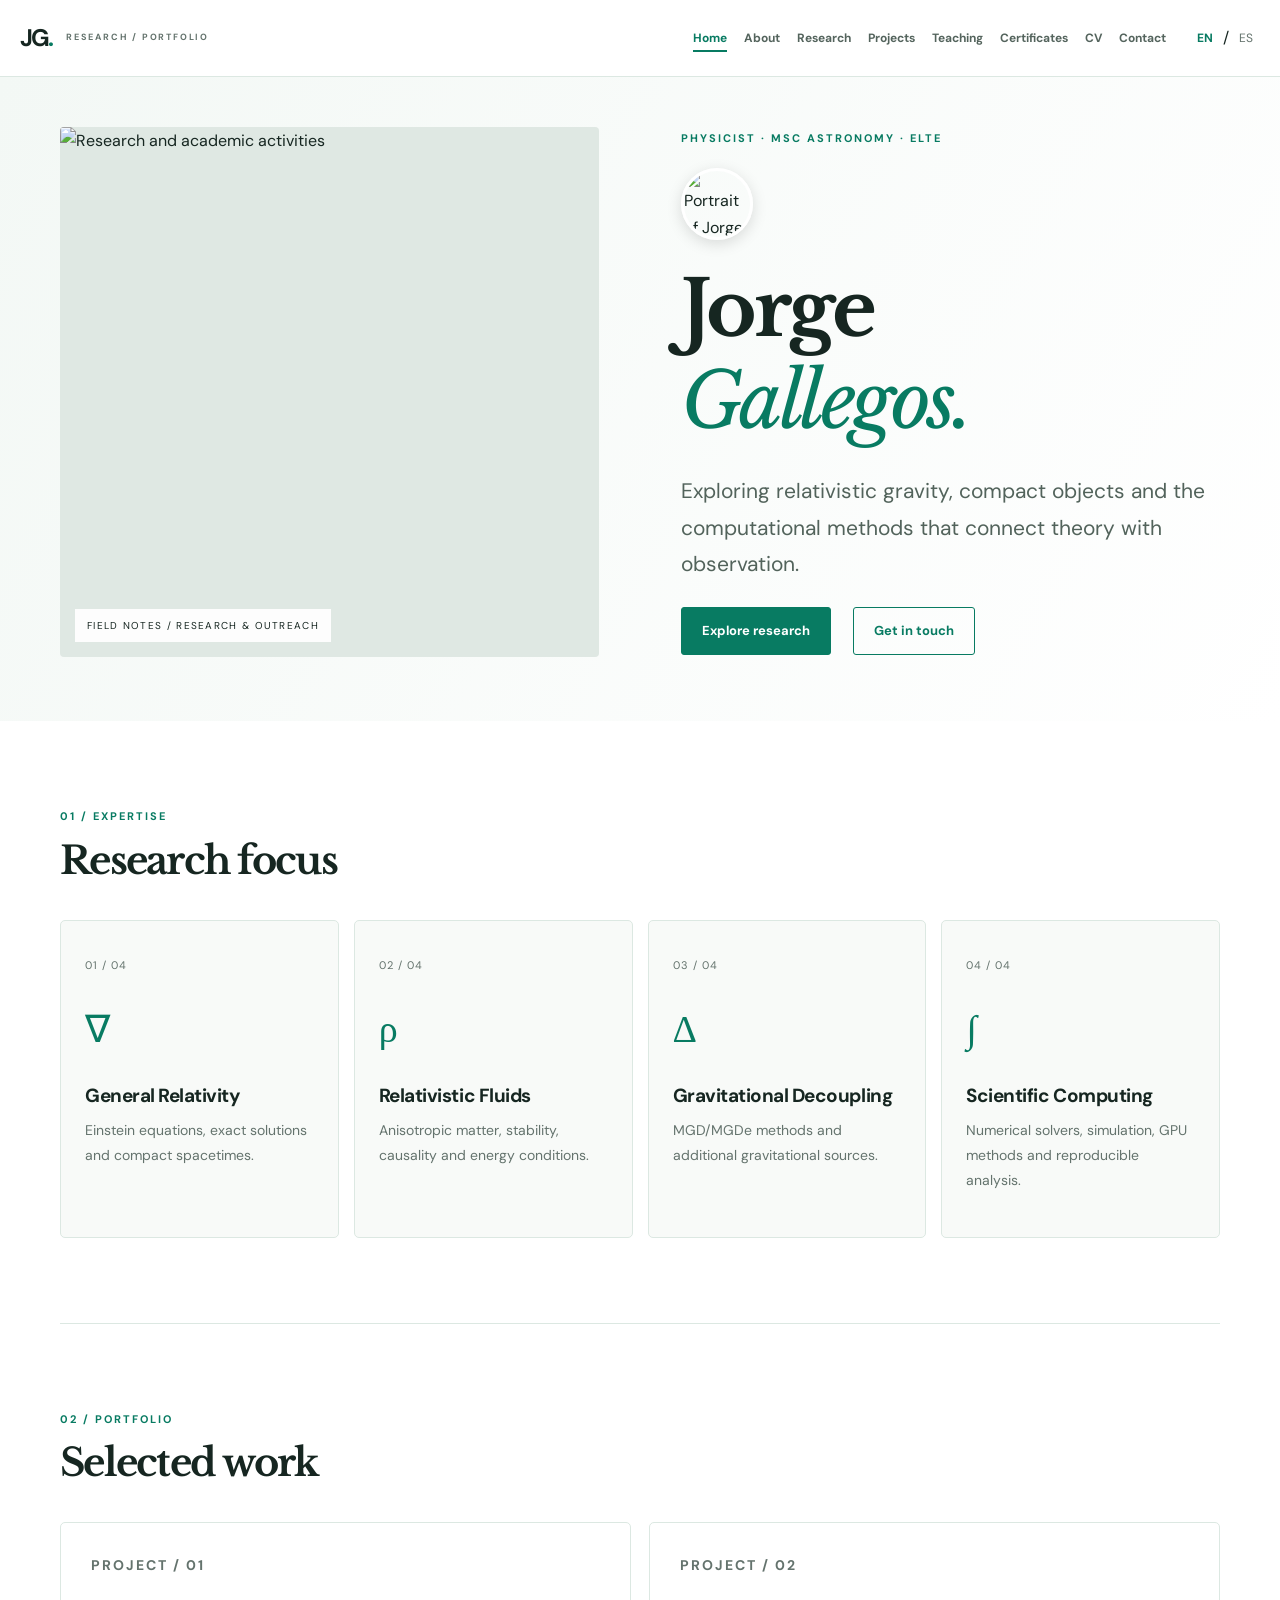
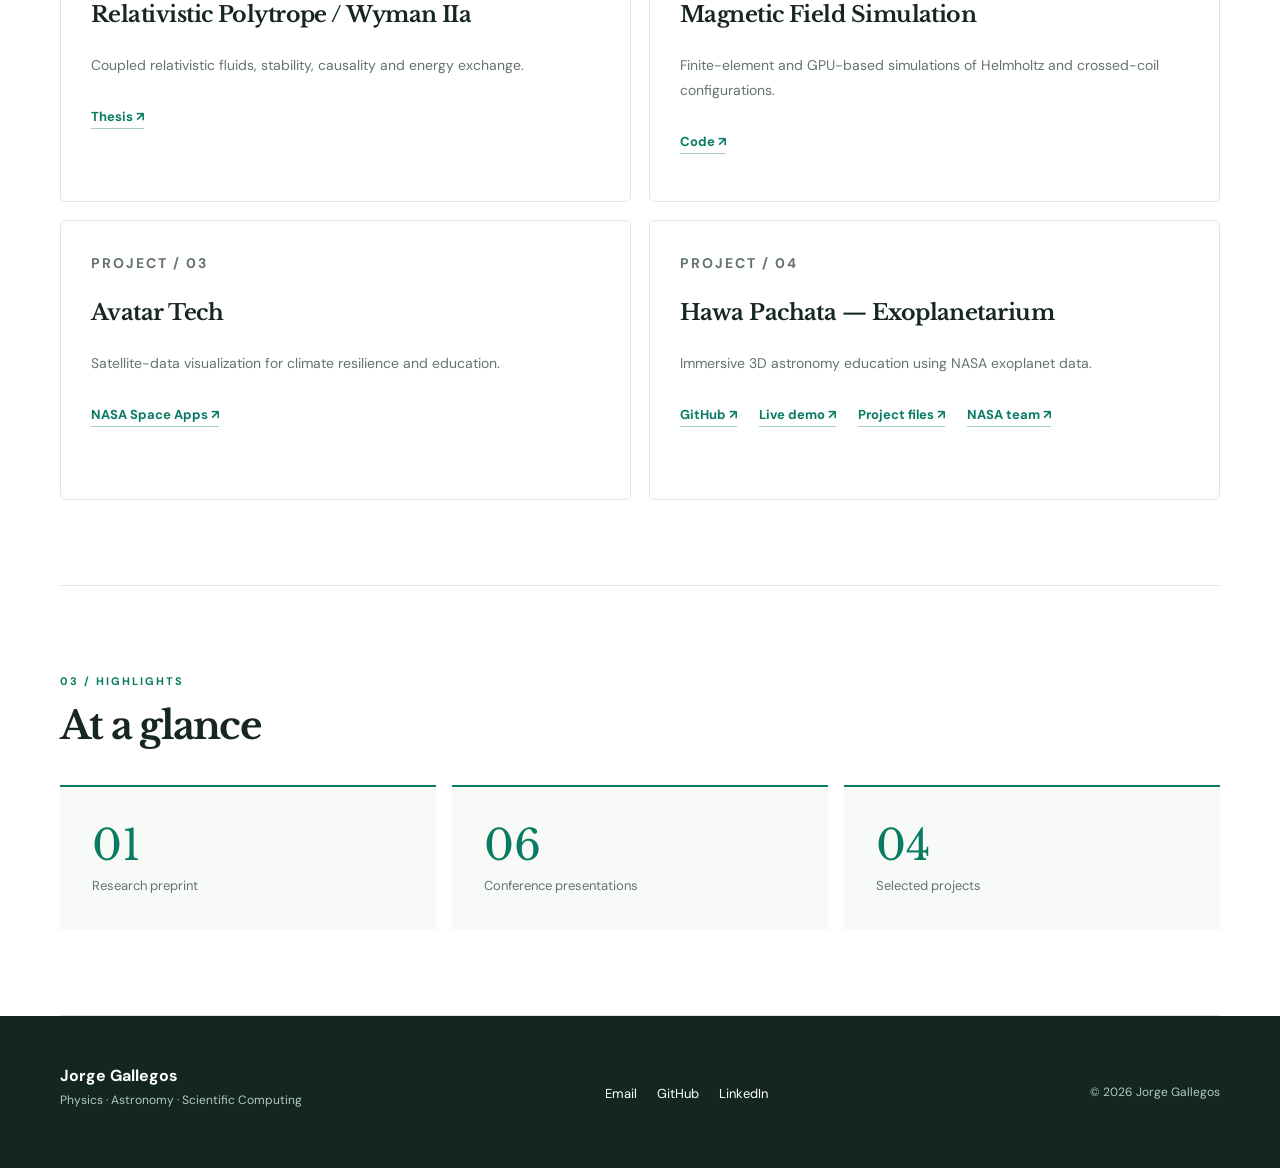
==== commit f176a220: "new_update_21-11-2026" ====
--- a/index.html
+++ b/index.html
@@ -1,248 +1 @@
-<!DOCTYPE html>
-<html lang="en">
-<head>
-<meta charset="UTF-8">
-<meta name="viewport" content="width=device-width, initial-scale=1.0">
-<title>Jorge Gallegos | Physicist</title>
-
-<link rel="stylesheet" href="style.css">
-<link href="https://fonts.googleapis.com/css2?family=Inter:wght@300;400;600&display=swap" rel="stylesheet">
-</head>
-
-<body>
-
-<!-- NAV -->
-<nav>
-<a href="index.html">Home</a>
-<a href="publications.html">Publications</a>
-<a href="teaching.html">Teaching</a>
-<a href="certificates.html">Certificates</a>
-</nav>
-
-<!-- HERO LIMPIO -->
-<div class="hero-container">
-
-    <!-- LEFT: IMAGE CAROUSEL -->
-    <div class="hero-image">
-
-        <img src="images/portada/IMG-20250508-WA0025.jpg" class="slide active">
-        <img src="images/portada/IMG-20250522-WA0117.jpg" class="slide">
-        <img src="images/portada/IMG-20251015-WA0043.jpg" class="slide">
-        <img src="images/portada/IMG-20251017-WA0080.jpg" class="slide">
-        <img src="images/portada/IMG20241025115255.jpg" class="slide">
-        <img src="images/portada/IMG-20260425-WA0057.jpg" class="slide">
-        <img src="images/portada/IMG20241023152222.jpg" class="slide">
-        <img src="images/portada/IMG20241025115255.jpg" class="slide">
-        <img src="images/portada/Video - Google Fotos - Google Chrome 27_04_2026 22_29_37" class="slide">
-
-    </div>
-
-    <!-- RIGHT: INFO -->
-    <div class="hero-info">
-        <img src="images/C_9999.jpg" class="profile-pic">
-
-        <h1>Jorge Gallegos</h1>
-
-        <p class="subtitle">
-        Physicist
-        </p>
-
-        <p class="hero-description">
-        Focused on General Relativity, relativistic fluids, and numerical modeling of physical systems.
-        </p>
-
-        <div class="hero-badges">
-            <span>General Relativity</span>
-            <span>Relativistic Fluids</span>
-            <span>Scientific Computing</span>
-        </div>
-
-        <div class="social-buttons">
-            <a class="button" href="mailto:gallegosjf2002@gmail.com">Email</a>
-            <a class="button" href="https://www.linkedin.com/in/jorge-gallegos-4514b1245/" target="_blank">LinkedIn</a>
-            <a class="button" href="https://github.com/gallegosjf2002" target="_blank">GitHub</a>
-            <a class="button ghost" href="https://www.instagram.com/___j.gallegos___?igsh=MTJodHNqYjBzcDQ3dA==" target="_blank">Instagram</a>
-        </div>
-    </div>
-
-</div>
-
-<!-- RESEARCH STRIP (horizontal + animado) -->
-<section>
-
-<h2>Research Focus</h2>
-
-<div class="horizontal-scroll">
-
-<div class="mini-card left">Relativistic Systems</div>
-<div class="mini-card">Gravitational Decoupling</div>
-<div class="mini-card left">Computational Physics</div>
-<div class="mini-card">Numerical Modeling</div>
-
-</div>
-
-</section>
-
-<!-- WORK STRIP -->
-<!-- WORK STRIP -->
-<section>
-<h2>Selected Research & Projects</h2>
-
-<div class="horizontal-scroll">
-
-<!-- PROJECT 1 -->
-<div class="mini-card right">
-<h3>Relativistic Polytrope Model</h3>
-
-<p>
-Analytical and numerical study of energy exchange between a relativistic polytrope and a Wyman IIa fluid, based on solutions of the Einstein Field Equations.
-</p>
-
-<p style="font-size:0.85em; opacity:0.8;">
-Includes stability analysis, causality constraints, and violation regimes of the Strong Energy Condition (K &lt; 0.43).
-</p>
-
-<a href="https://dspace.espoch.edu.ec:8080/server/api/core/bitstreams/0e2a29c3-697a-497d-b6f1-a41cdf608681/content" target="_blank" class="mini-link">
-View Thesis →
-</a>
-</div>
-
-<!-- PROJECT 2 -->
-<div class="mini-card left">
-<h3>Magnetic Field Simulation</h3>
-
-<p>
-Finite-element modeling and GPU-accelerated simulation of Helmholtz and crossed-coil magnetic systems for high-precision irradiators.
-</p>
-
-<p style="font-size:0.85em; opacity:0.8;">
-Includes numerical stability analysis, 3D field visualization, and experimental validation.
-</p>
-
-<a href="https://github.com/gallegosjf2002/Sistemas-de-Bobinas" target="_blank" class="mini-link">
-View Code →
-</a>
-</div>
-
-<!-- PROJECT 3 -->
-<div class="mini-card right">
-<h3>Avatar Tech</h3>
-
-<p>
-Satellite-data visualization platform integrating GPM, MODIS, and SMAP datasets for climate resilience and education.
-</p>
-
-<p style="font-size:0.85em; opacity:0.8;">
-Developed for NASA Space Apps Challenge. Focused on accessibility and environmental decision-making.
-</p>
-
-<a href="https://www.spaceappschallenge.org/" target="_blank" class="mini-link">
-Project Info →
-</a>
-</div>
-
-<div class="mini-card left">
-<h3>Hawa Pachata – Exoplanetarium</h3>
-<p>
-Interactive 3D exoplanetarium developed for the 
-NASA Space Apps Challenge 2024. 
-
-Designed to bring astronomy education to underserved and indigenous communities 
-through immersive virtual environments, VR, and real NASA data.
-</p>
-
-<div class="project-links">
-<a href="https://github.com/gallegosjf2002/Nasa-Space-Apps-2024" target="_blank" class="mini-link">GitHub</a>
-<a href="https://exoplanetas-3d-j17bl1w.gamma.site/" target="_blank" class="mini-link">Live Demo</a>
-<a href="https://drive.google.com/drive/folders/13OHEOp3pBygkXjEJHh3L-yf-K2rORhTL" target="_blank" class="mini-link">Project Files</a>
-<a href="https://www.spaceappschallenge.org/nasa-space-apps-2024/find-a-team/voyager-reloaded/?tab=project" target="_blank" class="mini-link">NASA Page</a>
-</div>
-</div>
-
-</div>
-</section>
-
-<!-- METRICS -->
-<section>
-<h2>Academic Highlights</h2>
-
-<div class="metrics">
-
-<div class="metric-card fade">
-<h3>1</h3>
-<p>Research Preprint</p>
-</div>
-
-<div class="metric-card fade">
-<h3>5+</h3>
-<p>Conferences</p>
-</div>
-
-<div class="metric-card fade">
-<h3>3+</h3>
-<p>Projects</p>
-</div>
-
-</div>
-</section>
-
-<!-- CTA -->
-<section class="cta">
-<h2>Explore My Work</h2>
-
-<div class="social-buttons">
-<a class="button" href="publications.html">Publications</a>
-<a class="button" href="cv.html">Full CV</a>
-</div>
-</section>
-
-<!-- SCRIPT -->
-<script>
-document.addEventListener("DOMContentLoaded", () => {
-
-    const elements = document.querySelectorAll('.left, .right, .fade');
-
-    const observer = new IntersectionObserver(entries => {
-        entries.forEach(entry => {
-            if(entry.isIntersecting){
-                entry.target.classList.add("show");
-            }
-        });
-    });
-
-    elements.forEach(el => observer.observe(el));
-});
-</script>
-
-<script>
-const cards = document.querySelectorAll(".mini-card");
-
-const observer = new IntersectionObserver(entries => {
-    entries.forEach(entry => {
-        if(entry.isIntersecting){
-            entry.target.classList.add("show");
-        }
-    });
-});
-
-cards.forEach(c => observer.observe(c));
-</script>
-
-<script>
-const slides = document.querySelectorAll(".slide");
-let current = 0;
-
-function changeSlide(){
-    slides[current].classList.remove("active");
-
-    current = (current + 1) % slides.length;
-
-    slides[current].classList.add("active");
-}
-
-// cambia cada 4 segundos
-setInterval(changeSlide, 4000);
-</script>
-
-</body>
-</html>+<!doctype html><html lang="en"><head><meta charset="utf-8"><meta name="viewport" content="width=device-width, initial-scale=1"><meta name="description" content="Jorge Gallegos — Physicist and MSc Astronomy student. Research in general relativity, compact objects, and scientific computing."><meta name="theme-color" content="#087b62"><title>Home | Jorge Gallegos</title><link rel="preconnect" href="https://fonts.googleapis.com"><link rel="preconnect" href="https://fonts.gstatic.com" crossorigin><link href="https://fonts.googleapis.com/css2?family=DM+Sans:wght@400;500;600;700&family=Libre+Baskerville:wght@400;700&display=swap" rel="stylesheet"><link rel="stylesheet" href="style.css"><script defer src="site.js"></script></head><body><a class="skip" href="#main">Skip to content</a><header class="site-header"><div class="nav-wrap"><a class="brand" href="index.html" aria-label="Jorge Gallegos home"><span class="brand-mark">JG<span>.</span></span><span class="brand-detail">RESEARCH / PORTFOLIO</span></a><button class="menu-toggle" type="button" aria-expanded="false" aria-controls="site-nav">☰ <span>Menu</span></button><nav id="site-nav" aria-label="Main navigation"><a href="index.html" aria-current=page><span class="" data-en="Home" data-es="Inicio">Home</span></a><a href="about.html" ><span class="" data-en="About" data-es="Sobre mí">About</span></a><a href="publications.html" ><span class="" data-en="Research" data-es="Investigación">Research</span></a><a href="projects.html" ><span class="" data-en="Projects" data-es="Proyectos">Projects</span></a><a href="teaching.html" ><span class="" data-en="Teaching" data-es="Docencia">Teaching</span></a><a href="certificates.html" ><span class="" data-en="Certificates" data-es="Certificados">Certificates</span></a><a href="cv.html" ><span class="" data-en="CV" data-es="CV">CV</span></a><a href="contact.html" ><span class="" data-en="Contact" data-es="Contacto">Contact</span></a></nav><div class="lang-switch" role="group" aria-label="Language"><button type="button" data-lang="en" aria-pressed="true">EN</button><span>/</span><button type="button" data-lang="es" aria-pressed="false">ES</button></div></div></header><main id="main"><section class="home-hero"><div class="container home-grid"><div class="hero-photos reveal"><img src="images/portada/IMG-20250508-WA0025.jpg" alt="Research and academic activities" class="slide active" fetchpriority=high><img src="images/portada/IMG-20250522-WA0117.jpg" alt="Research and academic activities" class="slide " loading=lazy><img src="images/portada/IMG-20251015-WA0043.jpg" alt="Research and academic activities" class="slide " loading=lazy><img src="images/portada/IMG-20251017-WA0080.jpg" alt="Research and academic activities" class="slide " loading=lazy><img src="images/portada/IMG20241025115255.jpg" alt="Research and academic activities" class="slide " loading=lazy><img src="images/portada/IMG-20260425-WA0057.jpg" alt="Research and academic activities" class="slide " loading=lazy><img src="images/portada/IMG20241023152222.jpg" alt="Research and academic activities" class="slide " loading=lazy><img src="images/portada/Video - Google Fotos - Google Chrome 27_04_2026 22_29_37.png" alt="Research and academic activities" class="slide " loading=lazy><span class="photo-label">FIELD NOTES / RESEARCH & OUTREACH</span></div><div class="home-copy reveal"><p class="eyebrow">PHYSICIST · MSc ASTRONOMY · ELTE</p><img class="avatar" src="images/C_9999.jpg" alt="Portrait of Jorge Gallegos"><h1>Jorge<br><em>Gallegos.</em></h1><p class="lead" data-en="Exploring relativistic gravity, compact objects and the computational methods that connect theory with observation." data-es="Explorando la gravedad relativista, los objetos compactos y los métodos computacionales que conectan teoría y observación.">Exploring relativistic gravity, compact objects and the computational methods that connect theory with observation.</p><div class="link-row"><a class="btn" href="publications.html"><span class="" data-en="Explore research" data-es="Explorar investigación">Explore research</span></a><a class="btn outline" href="contact.html"><span class="" data-en="Get in touch" data-es="Contactar">Get in touch</span></a></div></div></div></section><section class="section container"><div class="section-head"><div><p class="eyebrow">01 / EXPERTISE</p><h2>Research focus</h2></div></div><div class="focus-grid"><article class="focus-card reveal"><span class="focus-number">01 / 04</span><div class="focus-symbol">∇</div><h3 class="" data-en="General Relativity" data-es="Relatividad general">General Relativity</h3><p class="" data-en="Einstein equations, exact solutions and compact spacetimes." data-es="Ecuaciones de Einstein, soluciones exactas y espaciotiempos compactos.">Einstein equations, exact solutions and compact spacetimes.</p></article><article class="focus-card reveal"><span class="focus-number">02 / 04</span><div class="focus-symbol">ρ</div><h3 class="" data-en="Relativistic Fluids" data-es="Fluidos relativistas">Relativistic Fluids</h3><p class="" data-en="Anisotropic matter, stability, causality and energy conditions." data-es="Materia anisótropa, estabilidad, causalidad y condiciones de energía.">Anisotropic matter, stability, causality and energy conditions.</p></article><article class="focus-card reveal"><span class="focus-number">03 / 04</span><div class="focus-symbol">Δ</div><h3 class="" data-en="Gravitational Decoupling" data-es="Desacoplamiento gravitacional">Gravitational Decoupling</h3><p class="" data-en="MGD/MGDe methods and additional gravitational sources." data-es="Métodos MGD/MGDe y fuentes gravitacionales adicionales.">MGD/MGDe methods and additional gravitational sources.</p></article><article class="focus-card reveal"><span class="focus-number">04 / 04</span><div class="focus-symbol">∫</div><h3 class="" data-en="Scientific Computing" data-es="Computación científica">Scientific Computing</h3><p class="" data-en="Numerical solvers, simulation, GPU methods and reproducible analysis." data-es="Solucionadores numéricos, simulación, GPU y análisis reproducible.">Numerical solvers, simulation, GPU methods and reproducible analysis.</p></article></div></section><section class="section container"><div class="section-head"><div><p class="eyebrow">02 / PORTFOLIO</p><h2>Selected work</h2></div></div><div class="project-grid"><article class="project-card reveal"><p class="eyebrow">PROJECT / 01</p><h3 class="" data-en="Relativistic Polytrope / Wyman IIa" data-es="Polítropo relativista / Wyman IIa">Relativistic Polytrope / Wyman IIa</h3><p class="" data-en="Coupled relativistic fluids, stability, causality and energy exchange." data-es="Fluidos relativistas acoplados, estabilidad, causalidad e intercambio de energía.">Coupled relativistic fluids, stability, causality and energy exchange.</p><div class="link-row"><a class="text-link" href="https://dspace.espoch.edu.ec:8080/server/api/core/bitstreams/0e2a29c3-697a-497d-b6f1-a41cdf608681/content" target="_blank" rel="noopener noreferrer">Thesis ↗</a></div></article><article class="project-card reveal"><p class="eyebrow">PROJECT / 02</p><h3 class="" data-en="Magnetic Field Simulation" data-es="Simulación de campos magnéticos">Magnetic Field Simulation</h3><p class="" data-en="Finite-element and GPU-based simulations of Helmholtz and crossed-coil configurations." data-es="Simulaciones por elementos finitos y GPU de bobinas Helmholtz y cruzadas.">Finite-element and GPU-based simulations of Helmholtz and crossed-coil configurations.</p><div class="link-row"><a class="text-link" href="https://github.com/gallegosjf2002/Sistemas-de-Bobinas" target="_blank" rel="noopener noreferrer">Code ↗</a></div></article><article class="project-card reveal"><p class="eyebrow">PROJECT / 03</p><h3 class="" data-en="Avatar Tech" data-es="Avatar Tech">Avatar Tech</h3><p class="" data-en="Satellite-data visualization for climate resilience and education." data-es="Visualización de datos satelitales para resiliencia climática y educación.">Satellite-data visualization for climate resilience and education.</p><div class="link-row"><a class="text-link" href="https://www.spaceappschallenge.org/" target="_blank" rel="noopener noreferrer">NASA Space Apps ↗</a></div></article><article class="project-card reveal"><p class="eyebrow">PROJECT / 04</p><h3 class="" data-en="Hawa Pachata — Exoplanetarium" data-es="Hawa Pachata — Exoplanetario">Hawa Pachata — Exoplanetarium</h3><p class="" data-en="Immersive 3D astronomy education using NASA exoplanet data." data-es="Educación astronómica inmersiva en 3D con datos de exoplanetas de la NASA.">Immersive 3D astronomy education using NASA exoplanet data.</p><div class="link-row"><a class="text-link" href="https://github.com/gallegosjf2002/Nasa-Space-Apps-2024" target="_blank" rel="noopener noreferrer">GitHub ↗</a><a class="text-link" href="https://exoplanetas-3d-j17bl1w.gamma.site/" target="_blank" rel="noopener noreferrer">Live demo ↗</a><a class="text-link" href="https://drive.google.com/drive/folders/13OHEOp3pBygkXjEJHh3L-yf-K2rORhTL" target="_blank" rel="noopener noreferrer">Project files ↗</a><a class="text-link" href="https://www.spaceappschallenge.org/nasa-space-apps-2024/find-a-team/voyager-reloaded/?tab=project" target="_blank" rel="noopener noreferrer">NASA team ↗</a></div></article></div></section><section class="section container"><div class="section-head"><div><p class="eyebrow">03 / HIGHLIGHTS</p><h2>At a glance</h2></div></div><div class="stats"><div><strong>01</strong><span>Research preprint</span></div><div><strong>06</strong><span>Conference presentations</span></div><div><strong>04</strong><span>Selected projects</span></div></div></section></main><footer class="site-footer"><div class="container footer-inner"><div><strong>Jorge Gallegos</strong><p>Physics · Astronomy · Scientific Computing</p></div><div><a href="mailto:gallegosjf2002@gmail.com">Email</a><a href="https://github.com/gallegosjf2002" target="_blank" rel="noopener noreferrer">GitHub</a><a href="https://www.linkedin.com/in/jorge-gallegos-4514b1245/" target="_blank" rel="noopener noreferrer">LinkedIn</a></div><small>© <span id="year"></span> Jorge Gallegos</small></div></footer></body></html>
--- a/style.css
+++ b/style.css
@@ -1,524 +1,3 @@
-/* ===== BASE ===== */
-html {
-    scroll-behavior: smooth;
-}
-
-body{
-    font-family: 'Inter', 'Segoe UI', sans-serif;
-    margin: 0;
-    background: white;
-    color: #1a1f2b;
-}
-
-/* ===== NAVBAR ===== */
-nav{
-    display:flex;
-    justify-content:center;
-    gap:20px;
-    padding:15px;
-    border-bottom:1px solid #eee;
-    position: sticky;
-    top: 0;
-    background: rgba(255,255,255,0.8);
-    backdrop-filter: blur(10px);
-    z-index: 1000;
-}
-
-nav a{
-    color:#0f9d7a;
-    text-decoration:none;
-    font-weight:bold;
-    position: relative;
-    transition: 0.3s;
-}
-
-nav a::after{
-    content:"";
-    position:absolute;
-    left:0;
-    bottom:-3px;
-    width:0%;
-    height:2px;
-    background:#0f9d7a;
-    transition:0.3s;
-}
-
-nav a:hover::after{
-    width:100%;
-}
-
-/* ===== SECTIONS ===== */
-section{
-    max-width:1100px;
-    margin:auto;
-    padding:50px 20px;
-}
-
-/* ===== ANIMATIONS ===== */
-@keyframes fadeUp {
-    from { opacity: 0; transform: translateY(40px); }
-    to { opacity: 1; transform: translateY(0); }
-}
-
-/* ===================================== */
-/* 🔥 HERO GLOBAL */
-/* ===================================== */
-
-.hero {
-    position: relative;
-    height: 90vh;
-    display: flex;
-    align-items: center;
-    justify-content: center;
-    overflow: hidden;
-}
-
-/* ===== SLIDER (ACTIVO) ===== */
-.hero-slider {
-    position: absolute;
-    width: 100%;
-    height: 100%;
-    z-index: 0;
-}
-
-.hero-slider img {
-    position: absolute;
-    width: 100%;
-    height: 100%;
-    object-fit: cover;
-    opacity: 0;
-    animation: slideShow 18s infinite;
-}
-
-/* delays */
-.hero-slider img:nth-child(1){ animation-delay: 0s; }
-.hero-slider img:nth-child(2){ animation-delay: 6s; }
-.hero-slider img:nth-child(3){ animation-delay: 12s; }
-
-@keyframes slideShow {
-    0% { opacity: 0; transform: scale(1.05); }
-    10% { opacity: 1; }
-    30% { opacity: 1; transform: scale(1); }
-    40% { opacity: 0; }
-    100% { opacity: 0; }
-}
-
-/* ===== MOSAIC (OPCIONAL, NO INTERFIERE) ===== */
-.hero-bg {
-    display: none; /* 🔥 evita conflicto con slider */
-}
-
-/* ===== OVERLAY PROFESIONAL ===== */
-.hero-overlay {
-    position: absolute;
-    width: 100%;
-    height: 100%;
-    background: linear-gradient(
-        rgba(255,255,255,0.88),
-        rgba(255,255,255,0.96)
-    );
-    z-index: 1;
-}
-
-/* ===== CONTENT ===== */
-.hero-content {
-    position: relative;
-    z-index: 2;
-    text-align: center;
-    max-width: 700px;
-    animation: fadeUp 1s ease;
-}
-
-/* ===== TEXTOS ===== */
-.hero h1 {
-    margin: 10px 0;
-    font-size: 2.6em;
-}
-
-.subtitle {
-    font-size: 1.2em;
-    opacity: 0.85;
-    margin-bottom: 20px;
-}
-
-.hero-description {
-    line-height: 1.6;
-    color: #444;
-}
-
-/* ===== BADGES ===== */
-.hero-badges {
-    margin: 20px 0;
-    display: flex;
-    justify-content: center;
-    gap: 10px;
-    flex-wrap: wrap;
-}
-
-.hero-badges span {
-    background: rgba(15,157,122,0.1);
-    color: #0f9d7a;
-    padding: 6px 12px;
-    border-radius: 20px;
-    font-size: 0.85em;
-}
-
-/* ===== PROFILE ===== */
-.profile-pic {
-    width: 150px;
-    height: 150px;
-    border-radius: 50%;
-    object-fit: cover;
-    border: 4px solid white;
-    box-shadow: 0 8px 25px rgba(0,0,0,0.2);
-    margin-bottom: 20px;
-    transition: 0.4s;
-}
-
-.profile-pic:hover {
-    transform: scale(1.05);
-}
-
-/* ===== BUTTONS ===== */
-.social-buttons {
-    display: flex;
-    justify-content: center;
-    gap: 15px;
-    flex-wrap: wrap;
-}
-
-.button {
-    padding: 10px 18px;
-    background: white;
-    color: #0f9d7a;
-    border-radius: 25px;
-    text-decoration: none;
-    font-weight: bold;
-    position: relative;
-    overflow: hidden;
-    transition: 0.3s;
-}
-
-.button:hover {
-    transform: translateY(-3px);
-    background: #e6f7f2;
-}
-
-/* ===== HORIZONTAL CARDS ===== */
-.horizontal-scroll {
-    display: flex;
-    gap: 20px;
-    overflow-x: auto;
-    padding: 10px 0;
-}
-
-/* mini cards */
-.mini-card {
-    min-width: 260px;
-    background: white;
-    padding: 20px;
-    border-radius: 12px;
-    box-shadow: 0 5px 20px rgba(0,0,0,0.05);
-
-    opacity: 0;
-    transform: translateX(50px);
-    transition: 0.6s;
-}
-
-.mini-card.left {
-    transform: translateX(-50px);
-}
-
-.mini-card.show {
-    opacity: 1;
-    transform: translateX(0);
-}
-
-/* ===== METRICS ===== */
-.metrics {
-    display: flex;
-    justify-content: center;
-    gap: 20px;
-    flex-wrap: wrap;
-}
-
-.metric-card {
-    background: white;
-    padding: 20px;
-    border-radius: 10px;
-    text-align: center;
-    width: 150px;
-
-    opacity: 0;
-    transform: translateY(40px);
-    transition: 0.6s;
-}
-
-.metric-card.show {
-    opacity: 1;
-    transform: translateY(0);
-}
-
-/* ===== CTA ===== */
-.cta {
-    text-align: center;
-}
-
-/* ===== SCROLL BAR CLEAN ===== */
-.horizontal-scroll::-webkit-scrollbar {
-    height: 6px;
-}
-.horizontal-scroll::-webkit-scrollbar-thumb {
-    background: #ddd;
-    border-radius: 10px;
-}
-
-/* ===== HERO PRO LAYOUT ===== */
-.hero-pro {
-    height: 90vh;
-    display: flex;
-    align-items: center;
-    justify-content: center;
-    background: #f9fafb;
-}
-
-/* container */
-.hero-container {
-    width: 90%;
-    max-width: 1200px;
-
-    display: grid;
-    grid-template-columns: 1.2fr 1fr;
-    gap: 60px;
-    align-items: center;
-}
-
-/* LEFT IMAGE */
-.hero-image img {
-    width: 100%;
-    height: 500px;
-    object-fit: cover;
-
-    border-radius: 12px;
-    box-shadow: 0 20px 60px rgba(0,0,0,0.15);
-}
-
-/* RIGHT INFO */
-.hero-info {
-    text-align: left;
-}
-
-/* nombre */
-.hero-info h1 {
-    font-size: 2.8rem;
-    margin-bottom: 10px;
-}
-
-/* subtitle */
-.subtitle {
-    color: #0f9d7a;
-    font-weight: 600;
-}
-
-/* description */
-.hero-description {
-    margin-top: 10px;
-    line-height: 1.6;
-    color: #444;
-}
-
-/* badges */
-.hero-badges {
-    margin: 20px 0;
-    display: flex;
-    gap: 10px;
-    flex-wrap: wrap;
-}
-
-.hero-badges span {
-    background: rgba(15,157,122,0.1);
-    color: #0f9d7a;
-    padding: 6px 12px;
-    border-radius: 20px;
-    font-size: 0.8rem;
-}
-
-.horizontal-scroll {
-    display: flex;
-    gap: 20px;
-    overflow-x: auto;
-    padding: 20px 0;
-}
-
-/* tarjetas pequeñas */
-.mini-card {
-    min-width: 220px;
-    background: white;
-    padding: 20px;
-    border-radius: 10px;
-    box-shadow: 0 10px 25px rgba(0,0,0,0.05);
-
-    opacity: 0;
-    transform: translateX(50px);
-    transition: 0.6s;
-}
-
-.mini-card.left {
-    transform: translateX(-50px);
-}
-
-.mini-card.show {
-    opacity: 1;
-    transform: translateX(0);
-}
-
-/* carrusl */
-
-/* CONTENEDOR */
-.hero-image {
-    position: relative;
-    width: 100%;
-    height: 500px;
-    overflow: hidden;
-    border-radius: 12px;
-    box-shadow: 0 20px 60px rgba(0,0,0,0.15);
-}
-
-/* IMÁGENES */
-.hero-image .slide {
-    position: absolute;
-    width: 100%;
-    height: 100%;
-    object-fit: cover;
-
-    opacity: 0;
-    transition: opacity 1s ease, transform 6s ease;
-
-    transform: scale(1.05);
-}
-
-/* ACTIVA */
-.hero-image .slide.active {
-    opacity: 1;
-    transform: scale(1);
-}
-
-.hero-image::after {
-    content:"";
-    position:absolute;
-    width:100%;
-    height:100%;
-    background: rgba(0,0,0,0.1);
-}
-
-/* ===== MINI CARDS PRO ===== */
-.mini-card {
-    min-width: 280px;
-    max-width: 300px;
-    background: white;
-    padding: 22px;
-    border-radius: 12px;
-
-    box-shadow: 0 8px 25px rgba(0,0,0,0.05);
-    border-top: 3px solid transparent;
-
-    opacity: 0;
-    transform: translateX(60px);
-    transition: all 0.6s ease;
-}
-
-/* alternancia izquierda/derecha */
-.mini-card.left {
-    transform: translateX(-60px);
-}
-
-/* animación visible */
-.mini-card.show {
-    opacity: 1;
-    transform: translateX(0);
-}
-
-/* hover tipo research site */
-.mini-card:hover {
-    transform: translateY(-8px);
-    box-shadow: 0 20px 50px rgba(0,0,0,0.12);
-    border-top: 3px solid #0f9d7a;
-}
-
-/* títulos */
-.mini-card h3 {
-    margin-bottom: 10px;
-    font-size: 1.1em;
-}
-
-/* link estilo paper */
-.mini-link {
-    display: inline-block;
-    margin-top: 10px;
-    font-size: 0.9em;
-    font-weight: 600;
-    color: #0f9d7a;
-    text-decoration: none;
-    transition: 0.3s;
-}
-
-.mini-link:hover {
-    opacity: 0.7;
-}
-
-.button.ghost {
-    background: transparent;
-    border: 1px solid #0f9d7a;
-    color: #0f9d7a;
-}
-
-.button.ghost:hover {
-    background: #0f9d7a;
-    color: white;
-}
-
-/* HERO SIMPLE PARA SUBPÁGINAS */
-.sub-hero {
-    padding: 80px 20px 40px;
-    text-align: center;
-}
-
-.sub-hero h1 {
-    font-size: 2.5em;
-    margin-bottom: 15px;
-}
-
-.sub-hero p {
-    max-width: 700px;
-    margin: auto;
-    color: #555;
-    line-height: 1.6;
-}
-
-/* publicación */
-.publication-meta {
-    font-size: 0.85em;
-    color: #777;
-    margin-top: 10px;
-}
-
-/* botones */
-.actions {
-    margin-top: 10px;
-    display: flex;
-    gap: 10px;
-}
-
-.actions button {
-    background: #0f9d7a;
-    color: white;
-    border: none;
-    padding: 6px 12px;
-    border-radius: 6px;
-    cursor: pointer;
-}
-
-.actions a {
-    font-size: 0.85em;
-    color: #0f9d7a;
-}+/* GALLEGOS RESEARCH — global design tokens. Edit colors here. */
+:root{--ink:#162621;--muted:#64736d;--green:#087b62;--green-dark:#055a48;--line:#dce8e2;--paper:#f8faf8;--white:#fff;--serif:'Libre Baskerville',Georgia,serif;--sans:'DM Sans',Arial,sans-serif;--width:1160px}
+*{box-sizing:border-box}html{scroll-behavior:smooth}body{margin:0;color:var(--ink);background:var(--white);font:16px/1.7 var(--sans)}img{max-width:100%;display:block}a{color:inherit}button,input,select{font:inherit}button{cursor:pointer}.container{width:min(var(--width),calc(100% - 48px));margin-inline:auto}.skip{position:absolute;top:-100px;left:12px;background:white;padding:12px;z-index:30}.skip:focus{top:12px}.site-header{position:sticky;top:0;z-index:20;background:rgba(255,255,255,.94);backdrop-filter:blur(16px);border-bottom:1px solid var(--line)}.nav-wrap{width:min(1320px,calc(100% - 40px));margin:auto;display:flex;align-items:center;gap:24px;min-height:76px}.brand{text-decoration:none;display:flex;align-items:center;gap:14px;flex-shrink:0}.brand-mark{font-size:24px;font-weight:700;letter-spacing:-2px}.brand-mark span{color:var(--green)}.brand-detail{font-size:9px;font-weight:700;letter-spacing:1.8px;color:var(--muted)}nav{display:flex;align-items:center;gap:17px;margin-left:auto}nav a{text-decoration:none;font-size:12px;font-weight:700;white-space:nowrap;color:#54645d;transition:color .2s}nav a:hover,nav a[aria-current]{color:var(--green)}nav a[aria-current]{text-decoration:underline;text-decoration-thickness:2px;text-underline-offset:8px}.lang-switch{display:flex;align-items:center;gap:3px;flex-shrink:0}.lang-switch button{background:none;border:0;font-size:12px;padding:7px;color:var(--muted)}.lang-switch button[aria-pressed=true]{color:var(--green);font-weight:700}.menu-toggle{display:none;border:1px solid var(--line);background:white;border-radius:8px;padding:7px 12px}.page-intro{padding-top:92px;padding-bottom:62px;border-bottom:1px solid var(--line)}.eyebrow{color:var(--green);font-size:11px;letter-spacing:2px;font-weight:700;text-transform:uppercase;margin:0 0 20px}h1,h2,h3,p{margin-top:0}h1,h2{font-family:var(--serif);letter-spacing:-.045em;line-height:1.2}h1{font-size:clamp(42px,6vw,78px);max-width:900px;margin-bottom:25px}h2{font-size:clamp(29px,3vw,43px);margin-bottom:0}h3{font-size:19px;line-height:1.45;letter-spacing:-.025em}.lead{font-size:clamp(17px,2vw,21px);color:#52635b;max-width:750px;line-height:1.75}.section{padding-top:86px;padding-bottom:85px;border-bottom:1px solid var(--line)}.section-head{display:flex;justify-content:space-between;align-items:end;margin-bottom:36px}.section-head .eyebrow{margin-bottom:12px}.focus-grid{display:grid;grid-template-columns:repeat(4,minmax(0,1fr));gap:15px}.focus-grid.three{grid-template-columns:repeat(3,minmax(0,1fr))}.focus-card{padding:29px 24px;background:var(--paper);border:1px solid var(--line);border-radius:5px;min-height:240px;transition:transform .3s,border-color .3s,box-shadow .3s}.focus-card:hover,.project-card:hover{transform:translateY(-6px);border-color:#95c8b8;box-shadow:0 16px 36px #143e3012}.focus-number{font-size:11px;color:var(--muted);letter-spacing:1px}.focus-symbol{font-family:var(--serif);font-size:38px;color:var(--green);margin:20px 0}.focus-card h3{margin-bottom:9px}.focus-card p,.project-card p{color:var(--muted);font-size:14px;line-height:1.8}.home-hero{background:linear-gradient(120deg,#f3f8f5,#fff);padding:50px 0 64px}.home-grid{display:grid;grid-template-columns:1fr 1fr;gap:7%;align-items:center}.hero-photos{height:530px;position:relative;background:#dfe8e3;overflow:hidden;border-radius:4px}.hero-photos .slide{position:absolute;width:100%;height:100%;object-fit:cover;opacity:0;transition:opacity 1.1s}.hero-photos .slide.active{opacity:1}.photo-label{position:absolute;bottom:15px;left:15px;background:#fffE;font-size:10px;letter-spacing:1.3px;padding:8px 12px}.avatar{height:72px;width:72px;object-fit:cover;border-radius:50%;margin-bottom:24px;border:3px solid white;box-shadow:0 4px 15px #0002}.home-copy h1{font-size:clamp(52px,6vw,92px)}.home-copy h1 em{font-weight:400;color:var(--green)}.link-row{display:flex;gap:13px 22px;flex-wrap:wrap;align-items:center;margin-top:24px}.btn{display:inline-flex;align-items:center;justify-content:center;text-decoration:none;background:var(--green);color:white;border:1px solid var(--green);border-radius:3px;padding:12px 20px;font-size:13px;font-weight:700;transition:background .2s,transform .2s}.btn:hover{background:var(--green-dark);transform:translateY(-2px)}.btn.outline{background:transparent;color:var(--green)}.btn.outline:hover{background:#eaf5ef}.text-link{font-size:13px;color:var(--green);font-weight:700;text-decoration:none;border-bottom:1px solid #a2d0c1}.text-link:hover{color:var(--green-dark)}.project-grid{display:grid;grid-template-columns:repeat(2,minmax(0,1fr));gap:18px}.project-card{border:1px solid var(--line);border-radius:5px;padding:30px;min-height:280px;transition:transform .3s,box-shadow .3s,border-color .3s}.project-card h3{font-family:var(--serif);font-size:22px}.project-card .link-row{margin-top:28px}.stats{display:grid;grid-template-columns:repeat(3,1fr);gap:16px}.stats>div{padding:32px;background:var(--paper);border-top:2px solid var(--green)}.stats strong{font:42px var(--serif);display:block;color:var(--green)}.stats span{font-size:13px;color:var(--muted)}.paper-card{border:1px solid var(--line);border-left:4px solid var(--green);padding:36px 40px;background:white}.paper-top{display:flex;justify-content:space-between;gap:15px;color:var(--muted);font-size:10px;letter-spacing:1.2px;margin-bottom:20px}.status{color:var(--green);font-weight:700}.paper-card h3{font:clamp(23px,2.8vw,34px)/1.45 var(--serif);max-width:820px}.authors{font-size:14px;color:var(--muted)}.paper-card p{max-width:900px}.note{font-size:12px!important;color:#77867f!important}.experience-list{border-top:1px solid var(--line)}.experience-item{display:grid;grid-template-columns:40% 1fr;gap:30px;padding:30px 0;border-bottom:1px solid var(--line)}.experience-item h3{margin:0 0 8px}.experience-item ul{margin:0;padding-left:22px;color:#45574e;font-size:14px}.experience-item li{margin-bottom:10px}.muted{color:var(--muted);font-size:14px}.conference-list{border-top:1px solid var(--line)}.conference-item{display:grid;grid-template-columns:160px 1fr;gap:28px;padding:28px 0;border-bottom:1px solid var(--line)}.conf-date{font:24px var(--serif);color:var(--green)}.conf-date span{font:12px var(--sans);color:var(--muted);display:block;margin-top:8px}.conf-body h3{font:21px/1.45 var(--serif);margin-bottom:10px}.conf-body .link-row{margin-top:12px}.editorial-grid{display:grid;grid-template-columns:36% 1fr;gap:7%;align-items:center}.editorial-image{width:100%;aspect-ratio:4/5;object-fit:cover}.body-large{font-size:20px;line-height:1.8}.quote-panel{padding:48px;background:#eef6f1;border-left:3px solid var(--green)}.quote-panel p{font:clamp(23px,3vw,38px)/1.5 var(--serif)}.quote-panel small{letter-spacing:2px;color:var(--green)}.filter-bar{display:flex;gap:12px;align-items:center;flex-wrap:wrap;margin-bottom:28px}.filter-bar label{font-size:12px;font-weight:700}.filter-bar input,.filter-bar select{border:1px solid var(--line);border-radius:4px;padding:10px 12px;min-height:42px;background:white}.filter-bar input{min-width:250px}.certificate-grid{display:grid;grid-template-columns:repeat(3,minmax(0,1fr));gap:16px}.certificate-card{padding:25px;border:1px solid var(--line);background:var(--paper);border-radius:4px}.certificate-card .eyebrow{margin-bottom:10px}.certificate-card h3{font-size:18px}.certificate-card p{color:var(--muted);font-size:13px}.certificate-card .link-row{margin-top:15px}.contact-panel{display:grid;grid-template-columns:2fr 1fr;gap:50px;padding:40px;background:var(--paper)}.contact-panel h3{font:30px var(--serif)}.contact-links{display:flex;flex-direction:column;gap:20px;align-items:flex-start}.site-footer{background:#14271f;color:white;padding:46px 0}.footer-inner{display:flex;align-items:center;justify-content:space-between;gap:25px;flex-wrap:wrap}.footer-inner p,.footer-inner small{font-size:12px;color:#b3c9bf}.footer-inner a{color:white;font-size:13px;margin-right:20px;text-decoration:none}.reveal{opacity:1;transform:none}@media(prefers-reduced-motion:no-preference){.js-ready .reveal{opacity:0;transform:translateY(22px);transition:opacity .65s ease,transform .65s ease}.js-ready .reveal.visible{opacity:1;transform:translateY(0)}}@media(max-width:1120px){.nav-wrap{gap:12px}.brand-detail{display:none}nav{gap:10px}nav a{font-size:11px}}@media(max-width:850px){.nav-wrap{min-height:66px;flex-wrap:wrap}.menu-toggle{display:block;margin-left:auto}nav{display:none;order:5;width:100%;margin:0;padding:15px 0 22px;flex-wrap:wrap;gap:0}nav.open{display:grid;grid-template-columns:repeat(2,1fr)}nav a{padding:10px;font-size:13px}.lang-switch{margin-left:5px}.home-grid,.editorial-grid,.contact-panel{grid-template-columns:1fr}.hero-photos{height:420px}.focus-grid,.focus-grid.three{grid-template-columns:repeat(2,minmax(0,1fr))}.certificate-grid{grid-template-columns:repeat(2,minmax(0,1fr))}.page-intro{padding-top:65px}.section{padding-block:60px}}@media(max-width:560px){.container{width:calc(100% - 34px)}.focus-grid,.focus-grid.three,.project-grid,.certificate-grid,.stats{grid-template-columns:1fr}.experience-item,.conference-item{grid-template-columns:1fr;gap:12px}.paper-card{padding:25px}.hero-photos{height:350px}.home-hero{padding-top:24px}.home-copy h1{font-size:54px}.section{padding-block:48px}.page-intro{padding-block:52px}.footer-inner{align-items:start;flex-direction:column}.filter-bar input{min-width:0;width:100%}}
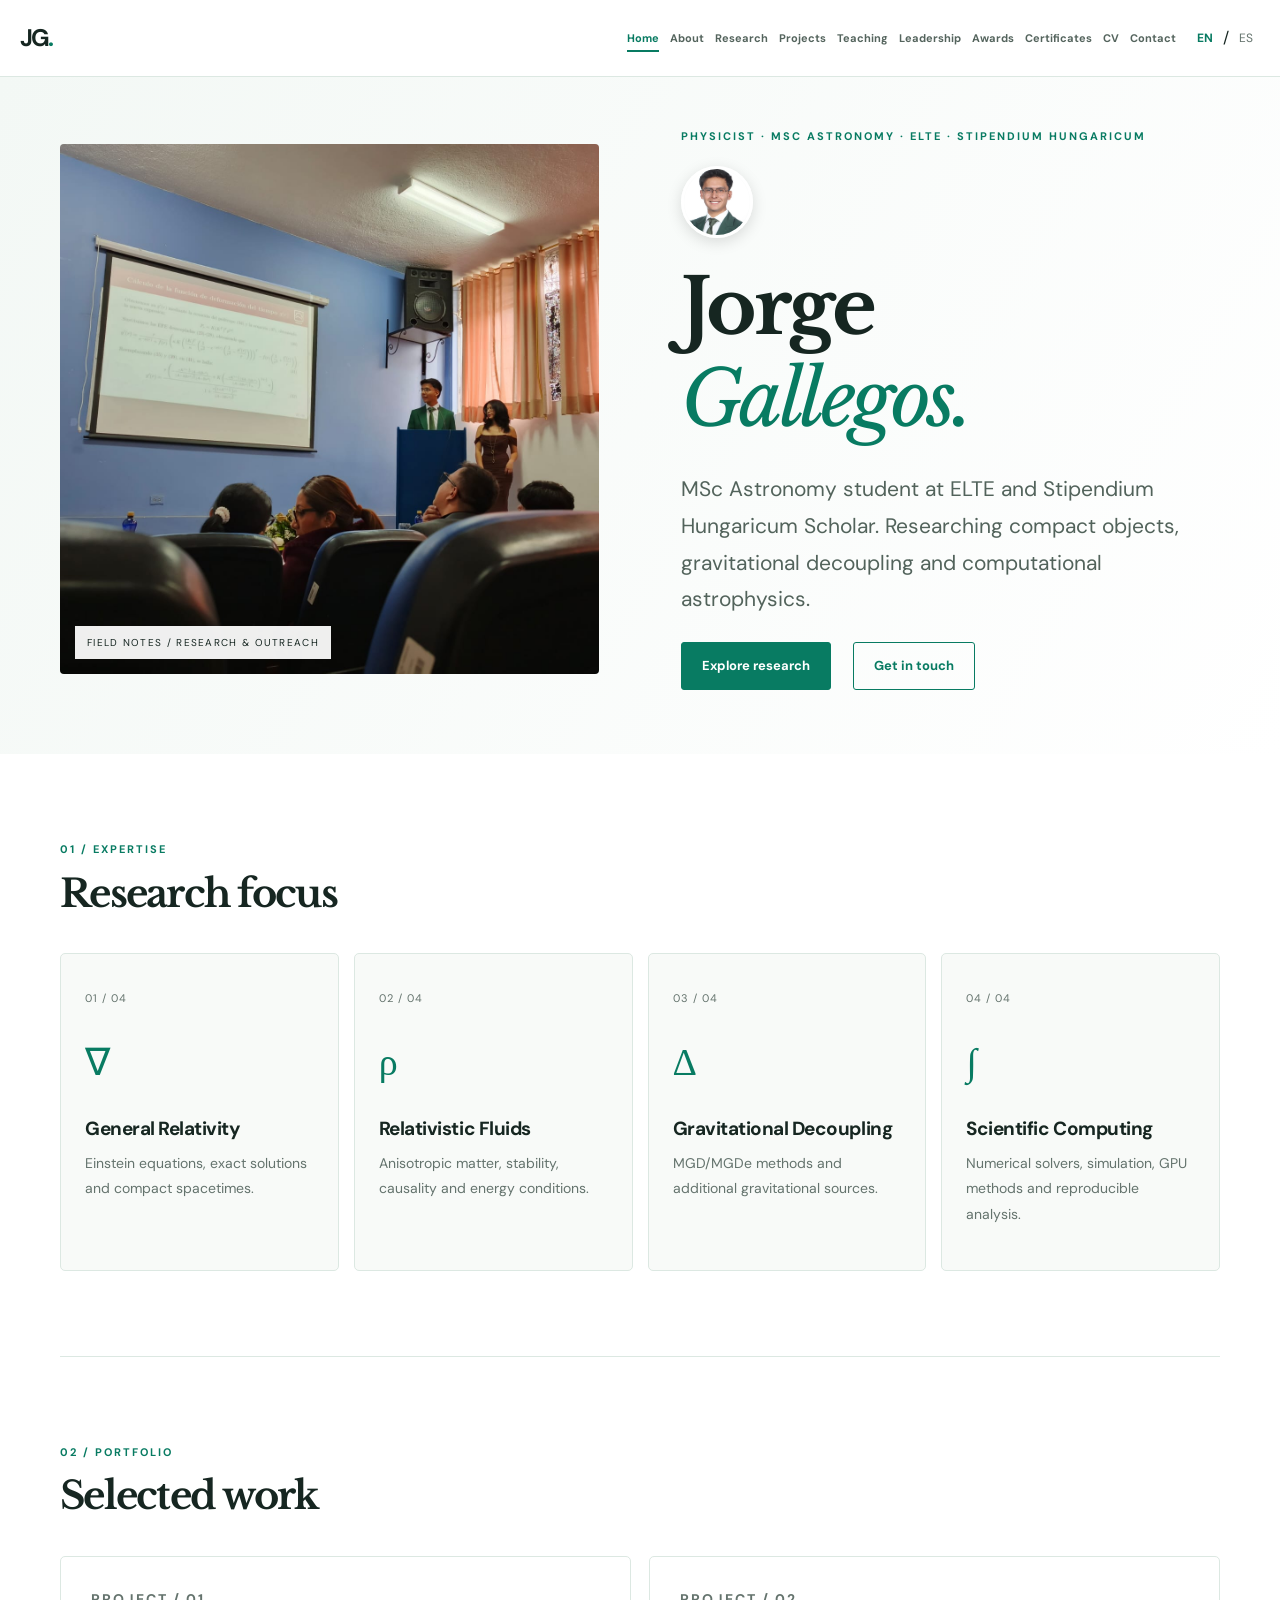
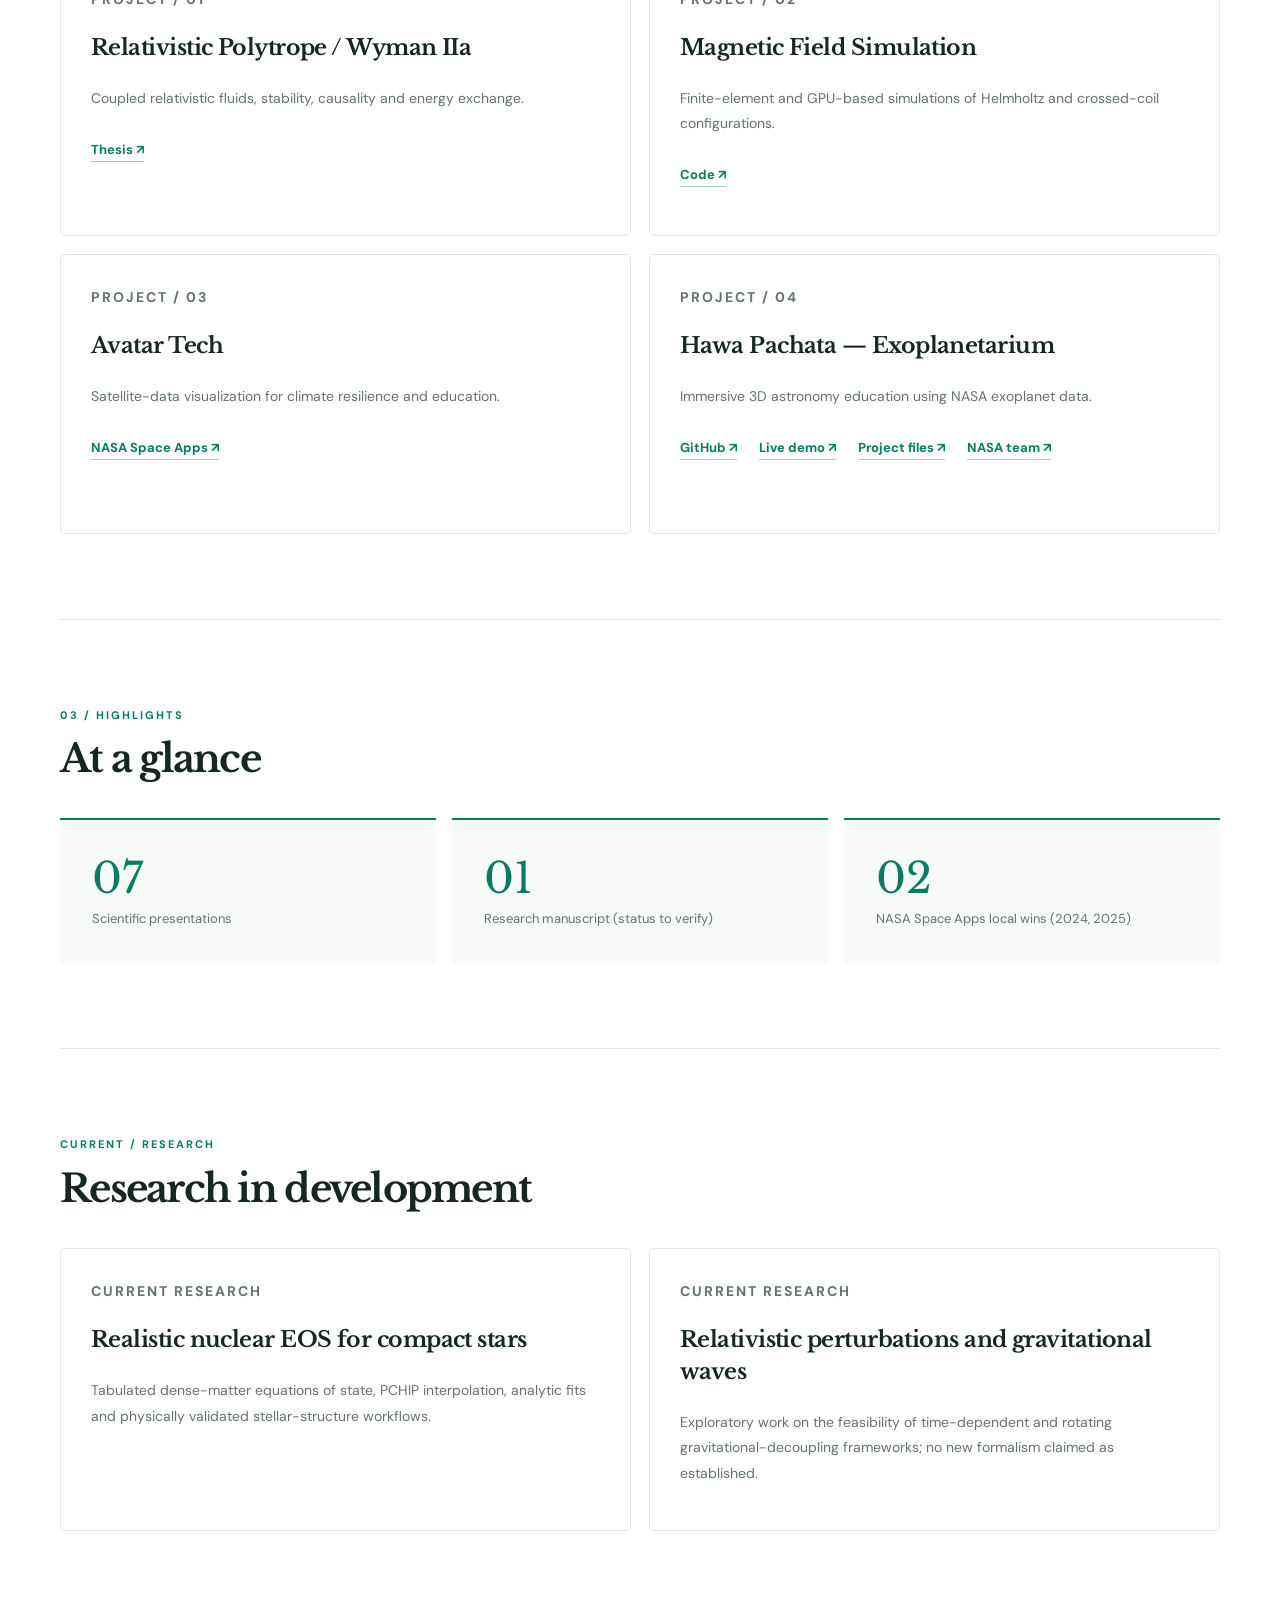
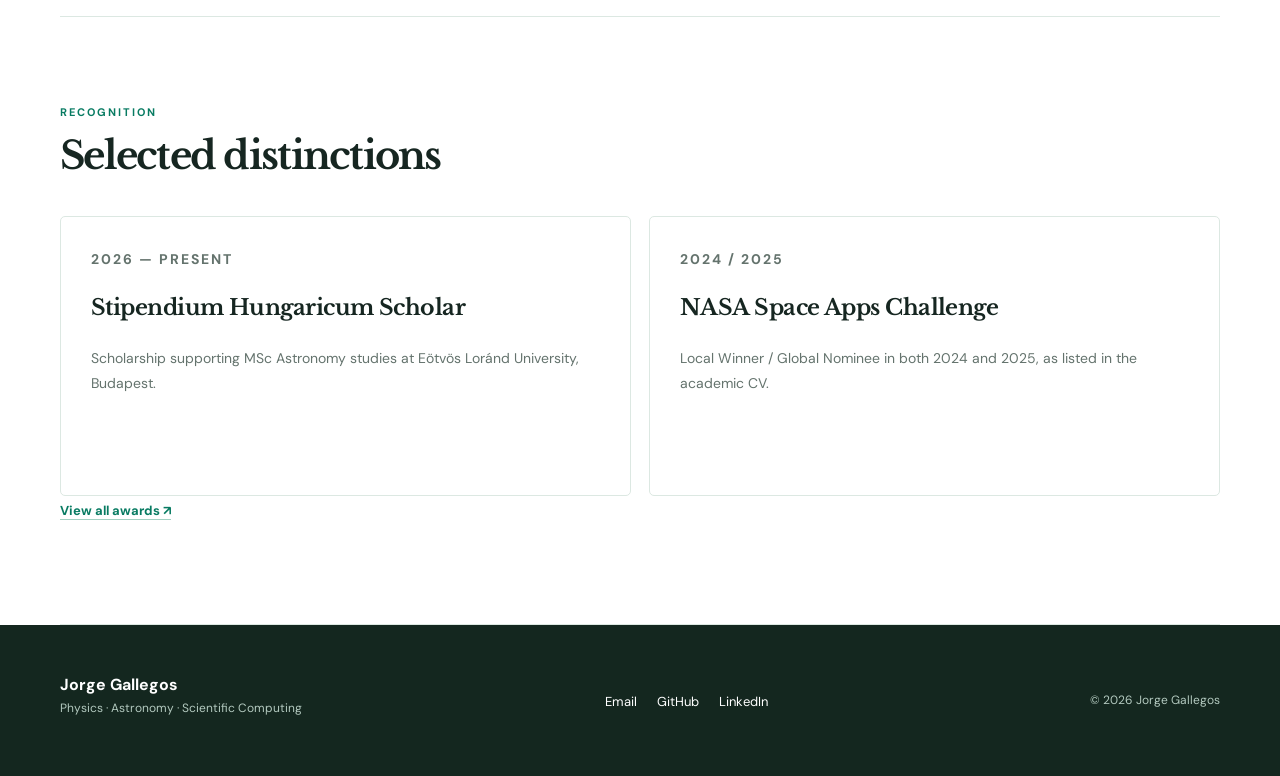
==== commit bf8ca373: "update_21-11-2026_v2" ====
--- a/index.html
+++ b/index.html
@@ -1 +1,3 @@
-<!doctype html><html lang="en"><head><meta charset="utf-8"><meta name="viewport" content="width=device-width, initial-scale=1"><meta name="description" content="Jorge Gallegos — Physicist and MSc Astronomy student. Research in general relativity, compact objects, and scientific computing."><meta name="theme-color" content="#087b62"><title>Home | Jorge Gallegos</title><link rel="preconnect" href="https://fonts.googleapis.com"><link rel="preconnect" href="https://fonts.gstatic.com" crossorigin><link href="https://fonts.googleapis.com/css2?family=DM+Sans:wght@400;500;600;700&family=Libre+Baskerville:wght@400;700&display=swap" rel="stylesheet"><link rel="stylesheet" href="style.css"><script defer src="site.js"></script></head><body><a class="skip" href="#main">Skip to content</a><header class="site-header"><div class="nav-wrap"><a class="brand" href="index.html" aria-label="Jorge Gallegos home"><span class="brand-mark">JG<span>.</span></span><span class="brand-detail">RESEARCH / PORTFOLIO</span></a><button class="menu-toggle" type="button" aria-expanded="false" aria-controls="site-nav">☰ <span>Menu</span></button><nav id="site-nav" aria-label="Main navigation"><a href="index.html" aria-current=page><span class="" data-en="Home" data-es="Inicio">Home</span></a><a href="about.html" ><span class="" data-en="About" data-es="Sobre mí">About</span></a><a href="publications.html" ><span class="" data-en="Research" data-es="Investigación">Research</span></a><a href="projects.html" ><span class="" data-en="Projects" data-es="Proyectos">Projects</span></a><a href="teaching.html" ><span class="" data-en="Teaching" data-es="Docencia">Teaching</span></a><a href="certificates.html" ><span class="" data-en="Certificates" data-es="Certificados">Certificates</span></a><a href="cv.html" ><span class="" data-en="CV" data-es="CV">CV</span></a><a href="contact.html" ><span class="" data-en="Contact" data-es="Contacto">Contact</span></a></nav><div class="lang-switch" role="group" aria-label="Language"><button type="button" data-lang="en" aria-pressed="true">EN</button><span>/</span><button type="button" data-lang="es" aria-pressed="false">ES</button></div></div></header><main id="main"><section class="home-hero"><div class="container home-grid"><div class="hero-photos reveal"><img src="images/portada/IMG-20250508-WA0025.jpg" alt="Research and academic activities" class="slide active" fetchpriority=high><img src="images/portada/IMG-20250522-WA0117.jpg" alt="Research and academic activities" class="slide " loading=lazy><img src="images/portada/IMG-20251015-WA0043.jpg" alt="Research and academic activities" class="slide " loading=lazy><img src="images/portada/IMG-20251017-WA0080.jpg" alt="Research and academic activities" class="slide " loading=lazy><img src="images/portada/IMG20241025115255.jpg" alt="Research and academic activities" class="slide " loading=lazy><img src="images/portada/IMG-20260425-WA0057.jpg" alt="Research and academic activities" class="slide " loading=lazy><img src="images/portada/IMG20241023152222.jpg" alt="Research and academic activities" class="slide " loading=lazy><img src="images/portada/Video - Google Fotos - Google Chrome 27_04_2026 22_29_37.png" alt="Research and academic activities" class="slide " loading=lazy><span class="photo-label">FIELD NOTES / RESEARCH & OUTREACH</span></div><div class="home-copy reveal"><p class="eyebrow">PHYSICIST · MSc ASTRONOMY · ELTE</p><img class="avatar" src="images/C_9999.jpg" alt="Portrait of Jorge Gallegos"><h1>Jorge<br><em>Gallegos.</em></h1><p class="lead" data-en="Exploring relativistic gravity, compact objects and the computational methods that connect theory with observation." data-es="Explorando la gravedad relativista, los objetos compactos y los métodos computacionales que conectan teoría y observación.">Exploring relativistic gravity, compact objects and the computational methods that connect theory with observation.</p><div class="link-row"><a class="btn" href="publications.html"><span class="" data-en="Explore research" data-es="Explorar investigación">Explore research</span></a><a class="btn outline" href="contact.html"><span class="" data-en="Get in touch" data-es="Contactar">Get in touch</span></a></div></div></div></section><section class="section container"><div class="section-head"><div><p class="eyebrow">01 / EXPERTISE</p><h2>Research focus</h2></div></div><div class="focus-grid"><article class="focus-card reveal"><span class="focus-number">01 / 04</span><div class="focus-symbol">∇</div><h3 class="" data-en="General Relativity" data-es="Relatividad general">General Relativity</h3><p class="" data-en="Einstein equations, exact solutions and compact spacetimes." data-es="Ecuaciones de Einstein, soluciones exactas y espaciotiempos compactos.">Einstein equations, exact solutions and compact spacetimes.</p></article><article class="focus-card reveal"><span class="focus-number">02 / 04</span><div class="focus-symbol">ρ</div><h3 class="" data-en="Relativistic Fluids" data-es="Fluidos relativistas">Relativistic Fluids</h3><p class="" data-en="Anisotropic matter, stability, causality and energy conditions." data-es="Materia anisótropa, estabilidad, causalidad y condiciones de energía.">Anisotropic matter, stability, causality and energy conditions.</p></article><article class="focus-card reveal"><span class="focus-number">03 / 04</span><div class="focus-symbol">Δ</div><h3 class="" data-en="Gravitational Decoupling" data-es="Desacoplamiento gravitacional">Gravitational Decoupling</h3><p class="" data-en="MGD/MGDe methods and additional gravitational sources." data-es="Métodos MGD/MGDe y fuentes gravitacionales adicionales.">MGD/MGDe methods and additional gravitational sources.</p></article><article class="focus-card reveal"><span class="focus-number">04 / 04</span><div class="focus-symbol">∫</div><h3 class="" data-en="Scientific Computing" data-es="Computación científica">Scientific Computing</h3><p class="" data-en="Numerical solvers, simulation, GPU methods and reproducible analysis." data-es="Solucionadores numéricos, simulación, GPU y análisis reproducible.">Numerical solvers, simulation, GPU methods and reproducible analysis.</p></article></div></section><section class="section container"><div class="section-head"><div><p class="eyebrow">02 / PORTFOLIO</p><h2>Selected work</h2></div></div><div class="project-grid"><article class="project-card reveal"><p class="eyebrow">PROJECT / 01</p><h3 class="" data-en="Relativistic Polytrope / Wyman IIa" data-es="Polítropo relativista / Wyman IIa">Relativistic Polytrope / Wyman IIa</h3><p class="" data-en="Coupled relativistic fluids, stability, causality and energy exchange." data-es="Fluidos relativistas acoplados, estabilidad, causalidad e intercambio de energía.">Coupled relativistic fluids, stability, causality and energy exchange.</p><div class="link-row"><a class="text-link" href="https://dspace.espoch.edu.ec:8080/server/api/core/bitstreams/0e2a29c3-697a-497d-b6f1-a41cdf608681/content" target="_blank" rel="noopener noreferrer">Thesis ↗</a></div></article><article class="project-card reveal"><p class="eyebrow">PROJECT / 02</p><h3 class="" data-en="Magnetic Field Simulation" data-es="Simulación de campos magnéticos">Magnetic Field Simulation</h3><p class="" data-en="Finite-element and GPU-based simulations of Helmholtz and crossed-coil configurations." data-es="Simulaciones por elementos finitos y GPU de bobinas Helmholtz y cruzadas.">Finite-element and GPU-based simulations of Helmholtz and crossed-coil configurations.</p><div class="link-row"><a class="text-link" href="https://github.com/gallegosjf2002/Sistemas-de-Bobinas" target="_blank" rel="noopener noreferrer">Code ↗</a></div></article><article class="project-card reveal"><p class="eyebrow">PROJECT / 03</p><h3 class="" data-en="Avatar Tech" data-es="Avatar Tech">Avatar Tech</h3><p class="" data-en="Satellite-data visualization for climate resilience and education." data-es="Visualización de datos satelitales para resiliencia climática y educación.">Satellite-data visualization for climate resilience and education.</p><div class="link-row"><a class="text-link" href="https://www.spaceappschallenge.org/" target="_blank" rel="noopener noreferrer">NASA Space Apps ↗</a></div></article><article class="project-card reveal"><p class="eyebrow">PROJECT / 04</p><h3 class="" data-en="Hawa Pachata — Exoplanetarium" data-es="Hawa Pachata — Exoplanetario">Hawa Pachata — Exoplanetarium</h3><p class="" data-en="Immersive 3D astronomy education using NASA exoplanet data." data-es="Educación astronómica inmersiva en 3D con datos de exoplanetas de la NASA.">Immersive 3D astronomy education using NASA exoplanet data.</p><div class="link-row"><a class="text-link" href="https://github.com/gallegosjf2002/Nasa-Space-Apps-2024" target="_blank" rel="noopener noreferrer">GitHub ↗</a><a class="text-link" href="https://exoplanetas-3d-j17bl1w.gamma.site/" target="_blank" rel="noopener noreferrer">Live demo ↗</a><a class="text-link" href="https://drive.google.com/drive/folders/13OHEOp3pBygkXjEJHh3L-yf-K2rORhTL" target="_blank" rel="noopener noreferrer">Project files ↗</a><a class="text-link" href="https://www.spaceappschallenge.org/nasa-space-apps-2024/find-a-team/voyager-reloaded/?tab=project" target="_blank" rel="noopener noreferrer">NASA team ↗</a></div></article></div></section><section class="section container"><div class="section-head"><div><p class="eyebrow">03 / HIGHLIGHTS</p><h2>At a glance</h2></div></div><div class="stats"><div><strong>01</strong><span>Research preprint</span></div><div><strong>06</strong><span>Conference presentations</span></div><div><strong>04</strong><span>Selected projects</span></div></div></section></main><footer class="site-footer"><div class="container footer-inner"><div><strong>Jorge Gallegos</strong><p>Physics · Astronomy · Scientific Computing</p></div><div><a href="mailto:gallegosjf2002@gmail.com">Email</a><a href="https://github.com/gallegosjf2002" target="_blank" rel="noopener noreferrer">GitHub</a><a href="https://www.linkedin.com/in/jorge-gallegos-4514b1245/" target="_blank" rel="noopener noreferrer">LinkedIn</a></div><small>© <span id="year"></span> Jorge Gallegos</small></div></footer></body></html>+<!DOCTYPE html>
+
+<html lang="en"><head><meta charset="utf-8"/><meta content="width=device-width, initial-scale=1" name="viewport"/><meta content="Jorge Gallegos — Physicist and MSc Astronomy student. Research in general relativity, compact objects, and scientific computing." name="description"/><meta content="#087b62" name="theme-color"/><title>Home | Jorge Gallegos</title><link href="https://fonts.googleapis.com" rel="preconnect"/><link crossorigin="" href="https://fonts.gstatic.com" rel="preconnect"/><link href="https://fonts.googleapis.com/css2?family=DM+Sans:wght@400;500;600;700&amp;family=Libre+Baskerville:wght@400;700&amp;display=swap" rel="stylesheet"/><link href="style.css" rel="stylesheet"/><script defer="" src="site.js"></script></head><body><a class="skip" href="#main">Skip to content</a><header class="site-header"><div class="nav-wrap"><a aria-label="Jorge Gallegos home" class="brand" href="index.html"><span class="brand-mark">JG<span>.</span></span><span class="brand-detail">RESEARCH / PORTFOLIO</span></a><button aria-controls="site-nav" aria-expanded="false" class="menu-toggle" type="button">☰ <span>Menu</span></button><nav aria-label="Main navigation" id="site-nav"><a aria-current="page" href="index.html"><span data-en="Home" data-es="Inicio">Home</span></a><a href="about.html"><span data-en="About" data-es="Sobre mí">About</span></a><a href="publications.html"><span data-en="Research" data-es="Investigación">Research</span></a><a href="projects.html"><span data-en="Projects" data-es="Proyectos">Projects</span></a><a href="teaching.html"><span data-en="Teaching" data-es="Docencia">Teaching</span></a><a href="leadership.html"><span data-en="Leadership" data-es="Liderazgo">Leadership</span></a><a href="awards.html"><span data-en="Awards" data-es="Distinciones">Awards</span></a><a href="certificates.html"><span data-en="Certificates" data-es="Certificados">Certificates</span></a><a href="cv.html"><span data-en="CV" data-es="CV">CV</span></a><a href="contact.html"><span data-en="Contact" data-es="Contacto">Contact</span></a></nav><div aria-label="Language" class="lang-switch" role="group"><button aria-pressed="true" data-lang="en" type="button">EN</button><span>/</span><button aria-pressed="false" data-lang="es" type="button">ES</button></div></div></header><main id="main"><section class="home-hero"><div class="container home-grid"><div class="hero-photos reveal"><img alt="Research and academic activities" class="slide active" fetchpriority="high" src="images/portada/IMG-20250508-WA0025.jpg"/><img alt="Research and academic activities" class="slide" loading="lazy" src="images/portada/IMG-20250522-WA0117.jpg"/><img alt="Research and academic activities" class="slide" loading="lazy" src="images/portada/IMG-20251015-WA0043.jpg"/><img alt="Research and academic activities" class="slide" loading="lazy" src="images/portada/IMG-20251017-WA0080.jpg"/><img alt="Research and academic activities" class="slide" loading="lazy" src="images/portada/IMG20241025115255.jpg"/><img alt="Research and academic activities" class="slide" loading="lazy" src="images/portada/IMG-20260425-WA0057.jpg"/><img alt="Research and academic activities" class="slide" loading="lazy" src="images/portada/IMG20241023152222.jpg"/><img alt="Research and academic activities" class="slide" loading="lazy" src="images/portada/Video - Google Fotos - Google Chrome 27_04_2026 22_29_37.png"/><span class="photo-label">FIELD NOTES / RESEARCH &amp; OUTREACH</span></div><div class="home-copy reveal"><p class="eyebrow">PHYSICIST · MSc ASTRONOMY · ELTE · STIPENDIUM HUNGARICUM</p><img alt="Portrait of Jorge Gallegos" class="avatar" src="images/C_9999.jpg"/><h1>Jorge<br/><em>Gallegos.</em></h1><p class="lead" data-en="MSc Astronomy student at ELTE and Stipendium Hungaricum Scholar. Researching compact objects, gravitational decoupling and computational astrophysics." data-es="Estudiante de maestría en Astronomía en ELTE y becario Stipendium Hungaricum. Investigación en objetos compactos, desacoplamiento gravitacional y astrofísica computacional.">MSc Astronomy student at ELTE and Stipendium Hungaricum Scholar. Researching compact objects, gravitational decoupling and computational astrophysics.</p><div class="link-row"><a class="btn" href="publications.html"><span class="" data-en="Explore research" data-es="Explorar investigación">Explore research</span></a><a class="btn outline" href="contact.html"><span class="" data-en="Get in touch" data-es="Contactar">Get in touch</span></a></div></div></div></section><section class="section container"><div class="section-head"><div><p class="eyebrow">01 / EXPERTISE</p><h2>Research focus</h2></div></div><div class="focus-grid"><article class="focus-card reveal"><span class="focus-number">01 / 04</span><div class="focus-symbol">∇</div><h3 class="" data-en="General Relativity" data-es="Relatividad general">General Relativity</h3><p class="" data-en="Einstein equations, exact solutions and compact spacetimes." data-es="Ecuaciones de Einstein, soluciones exactas y espaciotiempos compactos.">Einstein equations, exact solutions and compact spacetimes.</p></article><article class="focus-card reveal"><span class="focus-number">02 / 04</span><div class="focus-symbol">ρ</div><h3 class="" data-en="Relativistic Fluids" data-es="Fluidos relativistas">Relativistic Fluids</h3><p class="" data-en="Anisotropic matter, stability, causality and energy conditions." data-es="Materia anisótropa, estabilidad, causalidad y condiciones de energía.">Anisotropic matter, stability, causality and energy conditions.</p></article><article class="focus-card reveal"><span class="focus-number">03 / 04</span><div class="focus-symbol">Δ</div><h3 class="" data-en="Gravitational Decoupling" data-es="Desacoplamiento gravitacional">Gravitational Decoupling</h3><p class="" data-en="MGD/MGDe methods and additional gravitational sources." data-es="Métodos MGD/MGDe y fuentes gravitacionales adicionales.">MGD/MGDe methods and additional gravitational sources.</p></article><article class="focus-card reveal"><span class="focus-number">04 / 04</span><div class="focus-symbol">∫</div><h3 class="" data-en="Scientific Computing" data-es="Computación científica">Scientific Computing</h3><p class="" data-en="Numerical solvers, simulation, GPU methods and reproducible analysis." data-es="Solucionadores numéricos, simulación, GPU y análisis reproducible.">Numerical solvers, simulation, GPU methods and reproducible analysis.</p></article></div></section><section class="section container"><div class="section-head"><div><p class="eyebrow">02 / PORTFOLIO</p><h2>Selected work</h2></div></div><div class="project-grid"><article class="project-card reveal"><p class="eyebrow">PROJECT / 01</p><h3 class="" data-en="Relativistic Polytrope / Wyman IIa" data-es="Polítropo relativista / Wyman IIa">Relativistic Polytrope / Wyman IIa</h3><p class="" data-en="Coupled relativistic fluids, stability, causality and energy exchange." data-es="Fluidos relativistas acoplados, estabilidad, causalidad e intercambio de energía.">Coupled relativistic fluids, stability, causality and energy exchange.</p><div class="link-row"><a class="text-link" href="https://dspace.espoch.edu.ec:8080/server/api/core/bitstreams/0e2a29c3-697a-497d-b6f1-a41cdf608681/content" rel="noopener noreferrer" target="_blank">Thesis ↗</a></div></article><article class="project-card reveal"><p class="eyebrow">PROJECT / 02</p><h3 class="" data-en="Magnetic Field Simulation" data-es="Simulación de campos magnéticos">Magnetic Field Simulation</h3><p class="" data-en="Finite-element and GPU-based simulations of Helmholtz and crossed-coil configurations." data-es="Simulaciones por elementos finitos y GPU de bobinas Helmholtz y cruzadas.">Finite-element and GPU-based simulations of Helmholtz and crossed-coil configurations.</p><div class="link-row"><a class="text-link" href="https://github.com/gallegosjf2002/Sistemas-de-Bobinas" rel="noopener noreferrer" target="_blank">Code ↗</a></div></article><article class="project-card reveal"><p class="eyebrow">PROJECT / 03</p><h3 class="" data-en="Avatar Tech" data-es="Avatar Tech">Avatar Tech</h3><p class="" data-en="Satellite-data visualization for climate resilience and education." data-es="Visualización de datos satelitales para resiliencia climática y educación.">Satellite-data visualization for climate resilience and education.</p><div class="link-row"><a class="text-link" href="https://www.spaceappschallenge.org/" rel="noopener noreferrer" target="_blank">NASA Space Apps ↗</a></div></article><article class="project-card reveal"><p class="eyebrow">PROJECT / 04</p><h3 class="" data-en="Hawa Pachata — Exoplanetarium" data-es="Hawa Pachata — Exoplanetario">Hawa Pachata — Exoplanetarium</h3><p class="" data-en="Immersive 3D astronomy education using NASA exoplanet data." data-es="Educación astronómica inmersiva en 3D con datos de exoplanetas de la NASA.">Immersive 3D astronomy education using NASA exoplanet data.</p><div class="link-row"><a class="text-link" href="https://github.com/gallegosjf2002/Nasa-Space-Apps-2024" rel="noopener noreferrer" target="_blank">GitHub ↗</a><a class="text-link" href="https://exoplanetas-3d-j17bl1w.gamma.site/" rel="noopener noreferrer" target="_blank">Live demo ↗</a><a class="text-link" href="https://drive.google.com/drive/folders/13OHEOp3pBygkXjEJHh3L-yf-K2rORhTL" rel="noopener noreferrer" target="_blank">Project files ↗</a><a class="text-link" href="https://www.spaceappschallenge.org/nasa-space-apps-2024/find-a-team/voyager-reloaded/?tab=project" rel="noopener noreferrer" target="_blank">NASA team ↗</a></div></article></div></section><section class="section container"><div class="section-head"><div><p class="eyebrow">03 / HIGHLIGHTS</p><h2>At a glance</h2></div></div><div class="stats"><div><strong>07</strong><span>Scientific presentations</span></div><div><strong>01</strong><span>Research manuscript (status to verify)</span></div><div><strong>02</strong><span>NASA Space Apps local wins (2024, 2025)</span></div></div></section><section class="section container"><div class="section-head"><div><p class="eyebrow">CURRENT / RESEARCH</p><h2>Research in development</h2></div></div><div class="project-grid"><article class="project-card reveal"><p class="eyebrow">CURRENT RESEARCH</p><h3>Realistic nuclear EOS for compact stars</h3><p>Tabulated dense-matter equations of state, PCHIP interpolation, analytic fits and physically validated stellar-structure workflows.</p></article><article class="project-card reveal"><p class="eyebrow">CURRENT RESEARCH</p><h3>Relativistic perturbations and gravitational waves</h3><p>Exploratory work on the feasibility of time-dependent and rotating gravitational-decoupling frameworks; no new formalism claimed as established.</p></article></div></section><section class="section container"><div class="section-head"><div><p class="eyebrow">RECOGNITION</p><h2>Selected distinctions</h2></div></div><div class="project-grid"><article class="project-card reveal"><p class="eyebrow">2026 — PRESENT</p><h3>Stipendium Hungaricum Scholar</h3><p>Scholarship supporting MSc Astronomy studies at Eötvös Loránd University, Budapest.</p></article><article class="project-card reveal"><p class="eyebrow">2024 / 2025</p><h3>NASA Space Apps Challenge</h3><p>Local Winner / Global Nominee in both 2024 and 2025, as listed in the academic CV.</p></article></div><p><a class="text-link" href="awards.html">View all awards ↗</a></p></section></main><footer class="site-footer"><div class="container footer-inner"><div><strong>Jorge Gallegos</strong><p>Physics · Astronomy · Scientific Computing</p></div><div><a href="mailto:gallegosjf2002@gmail.com">Email</a><a href="https://github.com/gallegosjf2002" rel="noopener noreferrer" target="_blank">GitHub</a><a href="https://www.linkedin.com/in/jorge-gallegos-4514b1245/" rel="noopener noreferrer" target="_blank">LinkedIn</a></div><small>© <span id="year"></span> Jorge Gallegos</small></div></footer></body></html>
--- a/style.css
+++ b/style.css
@@ -1,3 +1,8 @@
 /* GALLEGOS RESEARCH — global design tokens. Edit colors here. */
 :root{--ink:#162621;--muted:#64736d;--green:#087b62;--green-dark:#055a48;--line:#dce8e2;--paper:#f8faf8;--white:#fff;--serif:'Libre Baskerville',Georgia,serif;--sans:'DM Sans',Arial,sans-serif;--width:1160px}
 *{box-sizing:border-box}html{scroll-behavior:smooth}body{margin:0;color:var(--ink);background:var(--white);font:16px/1.7 var(--sans)}img{max-width:100%;display:block}a{color:inherit}button,input,select{font:inherit}button{cursor:pointer}.container{width:min(var(--width),calc(100% - 48px));margin-inline:auto}.skip{position:absolute;top:-100px;left:12px;background:white;padding:12px;z-index:30}.skip:focus{top:12px}.site-header{position:sticky;top:0;z-index:20;background:rgba(255,255,255,.94);backdrop-filter:blur(16px);border-bottom:1px solid var(--line)}.nav-wrap{width:min(1320px,calc(100% - 40px));margin:auto;display:flex;align-items:center;gap:24px;min-height:76px}.brand{text-decoration:none;display:flex;align-items:center;gap:14px;flex-shrink:0}.brand-mark{font-size:24px;font-weight:700;letter-spacing:-2px}.brand-mark span{color:var(--green)}.brand-detail{font-size:9px;font-weight:700;letter-spacing:1.8px;color:var(--muted)}nav{display:flex;align-items:center;gap:17px;margin-left:auto}nav a{text-decoration:none;font-size:12px;font-weight:700;white-space:nowrap;color:#54645d;transition:color .2s}nav a:hover,nav a[aria-current]{color:var(--green)}nav a[aria-current]{text-decoration:underline;text-decoration-thickness:2px;text-underline-offset:8px}.lang-switch{display:flex;align-items:center;gap:3px;flex-shrink:0}.lang-switch button{background:none;border:0;font-size:12px;padding:7px;color:var(--muted)}.lang-switch button[aria-pressed=true]{color:var(--green);font-weight:700}.menu-toggle{display:none;border:1px solid var(--line);background:white;border-radius:8px;padding:7px 12px}.page-intro{padding-top:92px;padding-bottom:62px;border-bottom:1px solid var(--line)}.eyebrow{color:var(--green);font-size:11px;letter-spacing:2px;font-weight:700;text-transform:uppercase;margin:0 0 20px}h1,h2,h3,p{margin-top:0}h1,h2{font-family:var(--serif);letter-spacing:-.045em;line-height:1.2}h1{font-size:clamp(42px,6vw,78px);max-width:900px;margin-bottom:25px}h2{font-size:clamp(29px,3vw,43px);margin-bottom:0}h3{font-size:19px;line-height:1.45;letter-spacing:-.025em}.lead{font-size:clamp(17px,2vw,21px);color:#52635b;max-width:750px;line-height:1.75}.section{padding-top:86px;padding-bottom:85px;border-bottom:1px solid var(--line)}.section-head{display:flex;justify-content:space-between;align-items:end;margin-bottom:36px}.section-head .eyebrow{margin-bottom:12px}.focus-grid{display:grid;grid-template-columns:repeat(4,minmax(0,1fr));gap:15px}.focus-grid.three{grid-template-columns:repeat(3,minmax(0,1fr))}.focus-card{padding:29px 24px;background:var(--paper);border:1px solid var(--line);border-radius:5px;min-height:240px;transition:transform .3s,border-color .3s,box-shadow .3s}.focus-card:hover,.project-card:hover{transform:translateY(-6px);border-color:#95c8b8;box-shadow:0 16px 36px #143e3012}.focus-number{font-size:11px;color:var(--muted);letter-spacing:1px}.focus-symbol{font-family:var(--serif);font-size:38px;color:var(--green);margin:20px 0}.focus-card h3{margin-bottom:9px}.focus-card p,.project-card p{color:var(--muted);font-size:14px;line-height:1.8}.home-hero{background:linear-gradient(120deg,#f3f8f5,#fff);padding:50px 0 64px}.home-grid{display:grid;grid-template-columns:1fr 1fr;gap:7%;align-items:center}.hero-photos{height:530px;position:relative;background:#dfe8e3;overflow:hidden;border-radius:4px}.hero-photos .slide{position:absolute;width:100%;height:100%;object-fit:cover;opacity:0;transition:opacity 1.1s}.hero-photos .slide.active{opacity:1}.photo-label{position:absolute;bottom:15px;left:15px;background:#fffE;font-size:10px;letter-spacing:1.3px;padding:8px 12px}.avatar{height:72px;width:72px;object-fit:cover;border-radius:50%;margin-bottom:24px;border:3px solid white;box-shadow:0 4px 15px #0002}.home-copy h1{font-size:clamp(52px,6vw,92px)}.home-copy h1 em{font-weight:400;color:var(--green)}.link-row{display:flex;gap:13px 22px;flex-wrap:wrap;align-items:center;margin-top:24px}.btn{display:inline-flex;align-items:center;justify-content:center;text-decoration:none;background:var(--green);color:white;border:1px solid var(--green);border-radius:3px;padding:12px 20px;font-size:13px;font-weight:700;transition:background .2s,transform .2s}.btn:hover{background:var(--green-dark);transform:translateY(-2px)}.btn.outline{background:transparent;color:var(--green)}.btn.outline:hover{background:#eaf5ef}.text-link{font-size:13px;color:var(--green);font-weight:700;text-decoration:none;border-bottom:1px solid #a2d0c1}.text-link:hover{color:var(--green-dark)}.project-grid{display:grid;grid-template-columns:repeat(2,minmax(0,1fr));gap:18px}.project-card{border:1px solid var(--line);border-radius:5px;padding:30px;min-height:280px;transition:transform .3s,box-shadow .3s,border-color .3s}.project-card h3{font-family:var(--serif);font-size:22px}.project-card .link-row{margin-top:28px}.stats{display:grid;grid-template-columns:repeat(3,1fr);gap:16px}.stats>div{padding:32px;background:var(--paper);border-top:2px solid var(--green)}.stats strong{font:42px var(--serif);display:block;color:var(--green)}.stats span{font-size:13px;color:var(--muted)}.paper-card{border:1px solid var(--line);border-left:4px solid var(--green);padding:36px 40px;background:white}.paper-top{display:flex;justify-content:space-between;gap:15px;color:var(--muted);font-size:10px;letter-spacing:1.2px;margin-bottom:20px}.status{color:var(--green);font-weight:700}.paper-card h3{font:clamp(23px,2.8vw,34px)/1.45 var(--serif);max-width:820px}.authors{font-size:14px;color:var(--muted)}.paper-card p{max-width:900px}.note{font-size:12px!important;color:#77867f!important}.experience-list{border-top:1px solid var(--line)}.experience-item{display:grid;grid-template-columns:40% 1fr;gap:30px;padding:30px 0;border-bottom:1px solid var(--line)}.experience-item h3{margin:0 0 8px}.experience-item ul{margin:0;padding-left:22px;color:#45574e;font-size:14px}.experience-item li{margin-bottom:10px}.muted{color:var(--muted);font-size:14px}.conference-list{border-top:1px solid var(--line)}.conference-item{display:grid;grid-template-columns:160px 1fr;gap:28px;padding:28px 0;border-bottom:1px solid var(--line)}.conf-date{font:24px var(--serif);color:var(--green)}.conf-date span{font:12px var(--sans);color:var(--muted);display:block;margin-top:8px}.conf-body h3{font:21px/1.45 var(--serif);margin-bottom:10px}.conf-body .link-row{margin-top:12px}.editorial-grid{display:grid;grid-template-columns:36% 1fr;gap:7%;align-items:center}.editorial-image{width:100%;aspect-ratio:4/5;object-fit:cover}.body-large{font-size:20px;line-height:1.8}.quote-panel{padding:48px;background:#eef6f1;border-left:3px solid var(--green)}.quote-panel p{font:clamp(23px,3vw,38px)/1.5 var(--serif)}.quote-panel small{letter-spacing:2px;color:var(--green)}.filter-bar{display:flex;gap:12px;align-items:center;flex-wrap:wrap;margin-bottom:28px}.filter-bar label{font-size:12px;font-weight:700}.filter-bar input,.filter-bar select{border:1px solid var(--line);border-radius:4px;padding:10px 12px;min-height:42px;background:white}.filter-bar input{min-width:250px}.certificate-grid{display:grid;grid-template-columns:repeat(3,minmax(0,1fr));gap:16px}.certificate-card{padding:25px;border:1px solid var(--line);background:var(--paper);border-radius:4px}.certificate-card .eyebrow{margin-bottom:10px}.certificate-card h3{font-size:18px}.certificate-card p{color:var(--muted);font-size:13px}.certificate-card .link-row{margin-top:15px}.contact-panel{display:grid;grid-template-columns:2fr 1fr;gap:50px;padding:40px;background:var(--paper)}.contact-panel h3{font:30px var(--serif)}.contact-links{display:flex;flex-direction:column;gap:20px;align-items:flex-start}.site-footer{background:#14271f;color:white;padding:46px 0}.footer-inner{display:flex;align-items:center;justify-content:space-between;gap:25px;flex-wrap:wrap}.footer-inner p,.footer-inner small{font-size:12px;color:#b3c9bf}.footer-inner a{color:white;font-size:13px;margin-right:20px;text-decoration:none}.reveal{opacity:1;transform:none}@media(prefers-reduced-motion:no-preference){.js-ready .reveal{opacity:0;transform:translateY(22px);transition:opacity .65s ease,transform .65s ease}.js-ready .reveal.visible{opacity:1;transform:translateY(0)}}@media(max-width:1120px){.nav-wrap{gap:12px}.brand-detail{display:none}nav{gap:10px}nav a{font-size:11px}}@media(max-width:850px){.nav-wrap{min-height:66px;flex-wrap:wrap}.menu-toggle{display:block;margin-left:auto}nav{display:none;order:5;width:100%;margin:0;padding:15px 0 22px;flex-wrap:wrap;gap:0}nav.open{display:grid;grid-template-columns:repeat(2,1fr)}nav a{padding:10px;font-size:13px}.lang-switch{margin-left:5px}.home-grid,.editorial-grid,.contact-panel{grid-template-columns:1fr}.hero-photos{height:420px}.focus-grid,.focus-grid.three{grid-template-columns:repeat(2,minmax(0,1fr))}.certificate-grid{grid-template-columns:repeat(2,minmax(0,1fr))}.page-intro{padding-top:65px}.section{padding-block:60px}}@media(max-width:560px){.container{width:calc(100% - 34px)}.focus-grid,.focus-grid.three,.project-grid,.certificate-grid,.stats{grid-template-columns:1fr}.experience-item,.conference-item{grid-template-columns:1fr;gap:12px}.paper-card{padding:25px}.hero-photos{height:350px}.home-hero{padding-top:24px}.home-copy h1{font-size:54px}.section{padding-block:48px}.page-intro{padding-block:52px}.footer-inner{align-items:start;flex-direction:column}.filter-bar input{min-width:0;width:100%}}
+
+/* CV 2026 update: extended navigation and editorial records */
+@media(min-width:851px){.nav-wrap{gap:14px}.brand-detail{display:none}nav{gap:11px}nav a{font-size:11px}}
+@media(min-width:851px) and (max-width:1180px){.menu-toggle{display:block;margin-left:auto}nav{display:none;position:absolute;top:100%;left:0;right:0;background:#fff;padding:16px 6%;box-shadow:0 14px 25px #1232}nav.open{display:grid;grid-template-columns:repeat(5,1fr);gap:16px}.lang-switch{margin-left:0}}
+.experience-item ul:empty{display:none}.experience-item:has(ul:empty){grid-template-columns:1fr}.paper-card+.text-link{margin-top:20px}nav a:focus-visible,.text-link:focus-visible,.btn:focus-visible{outline:2px solid var(--green);outline-offset:4px}
